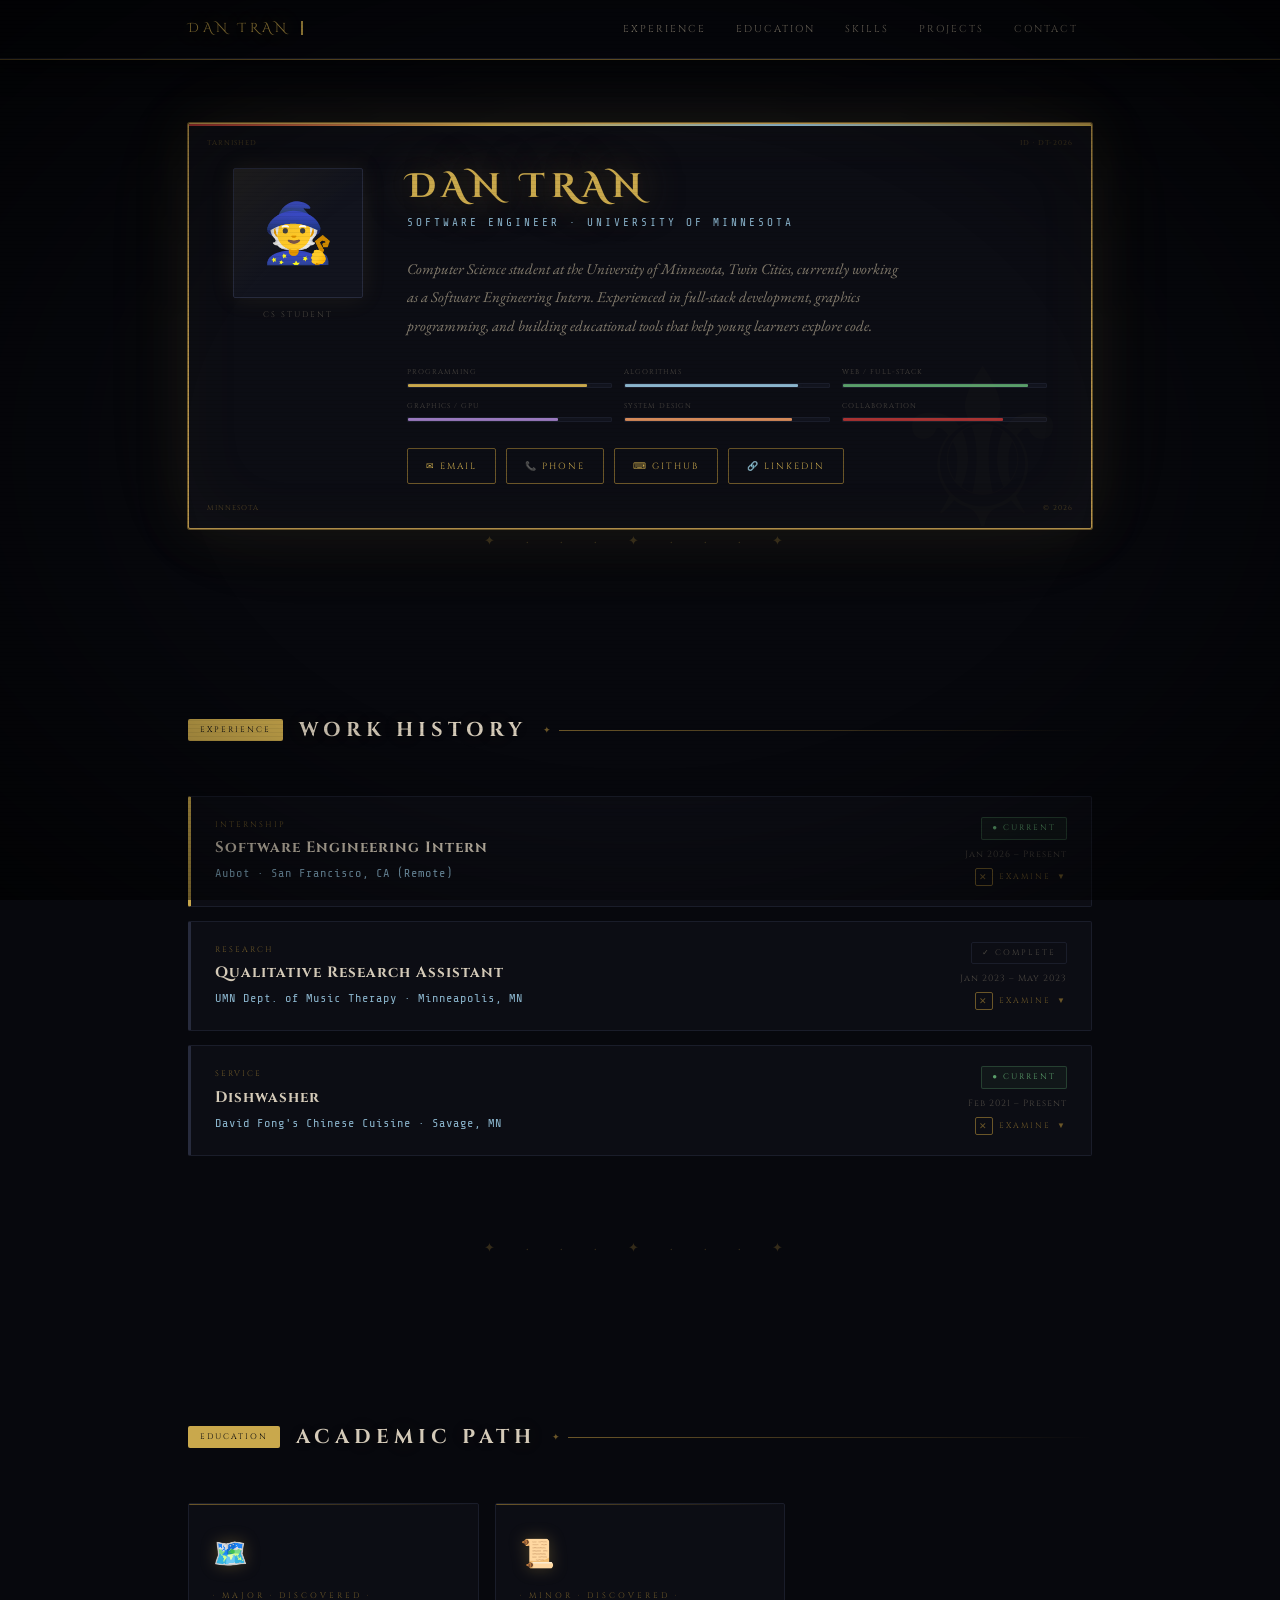
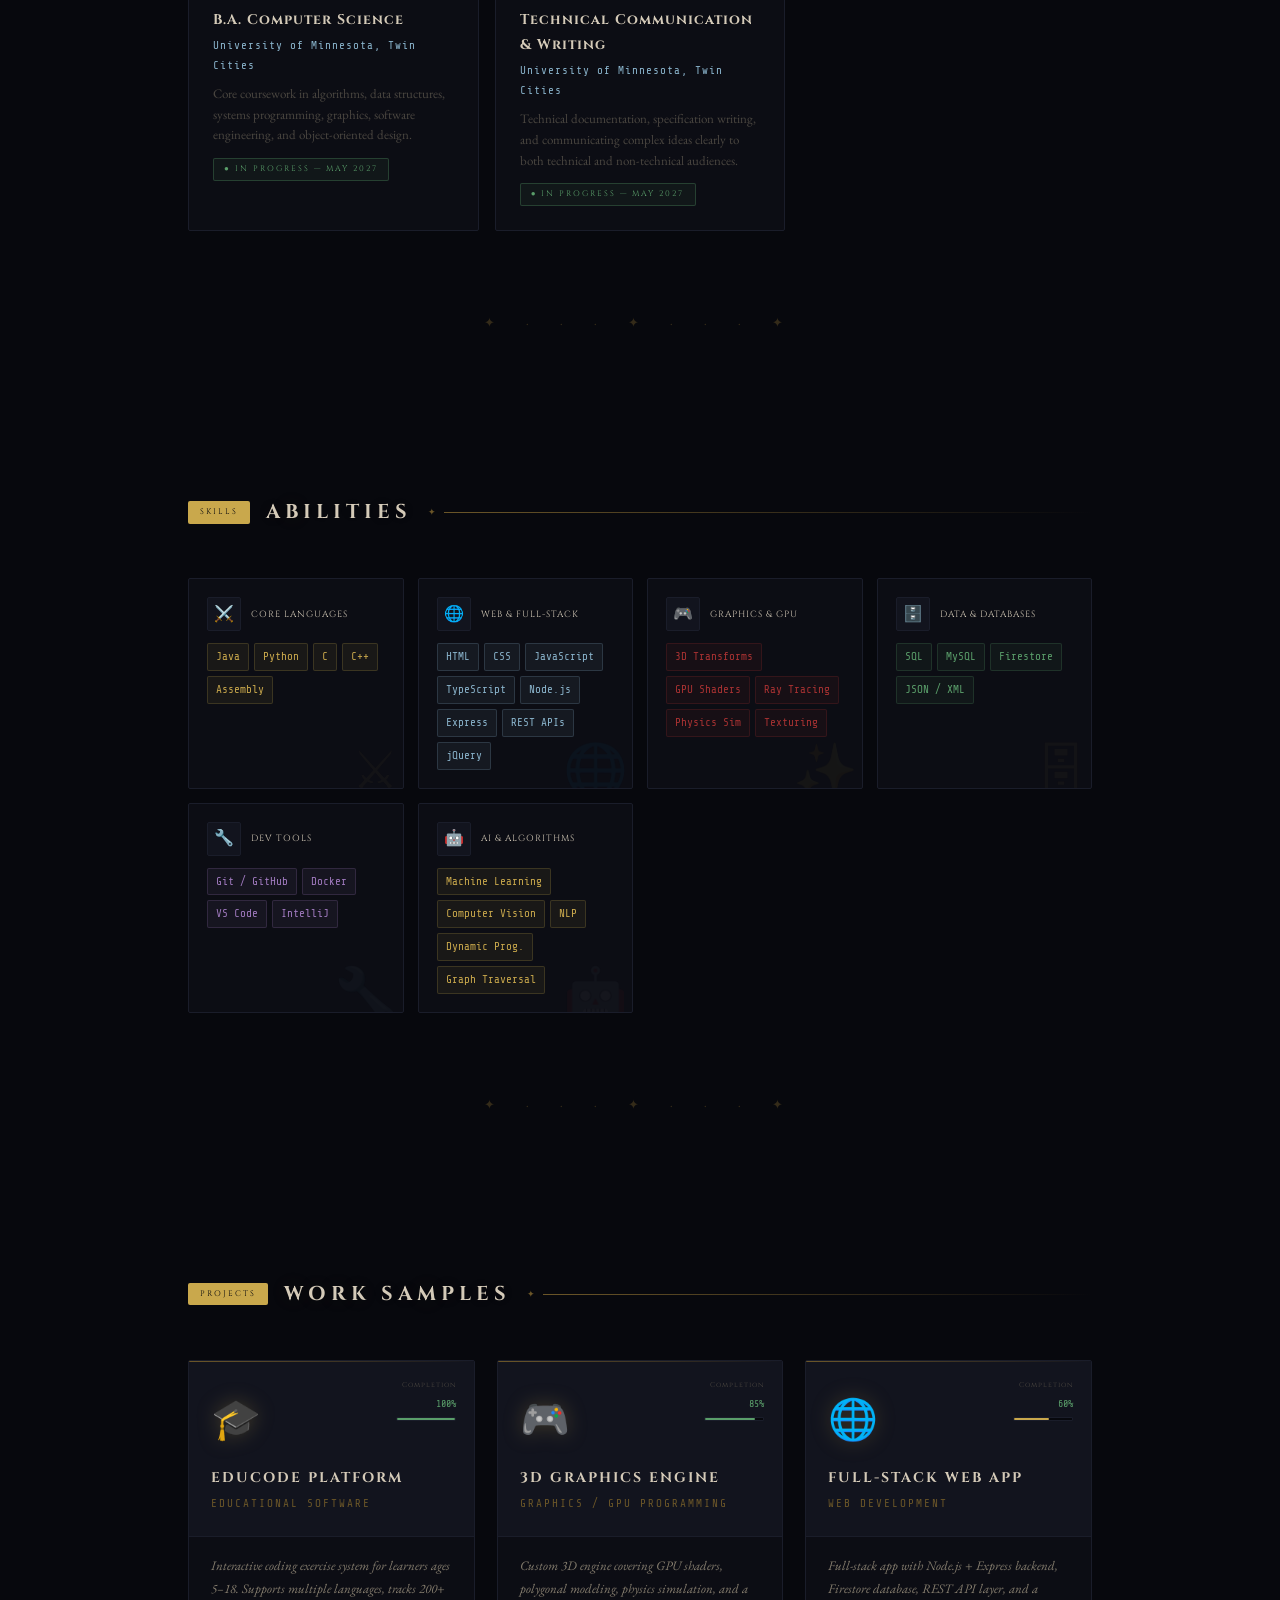
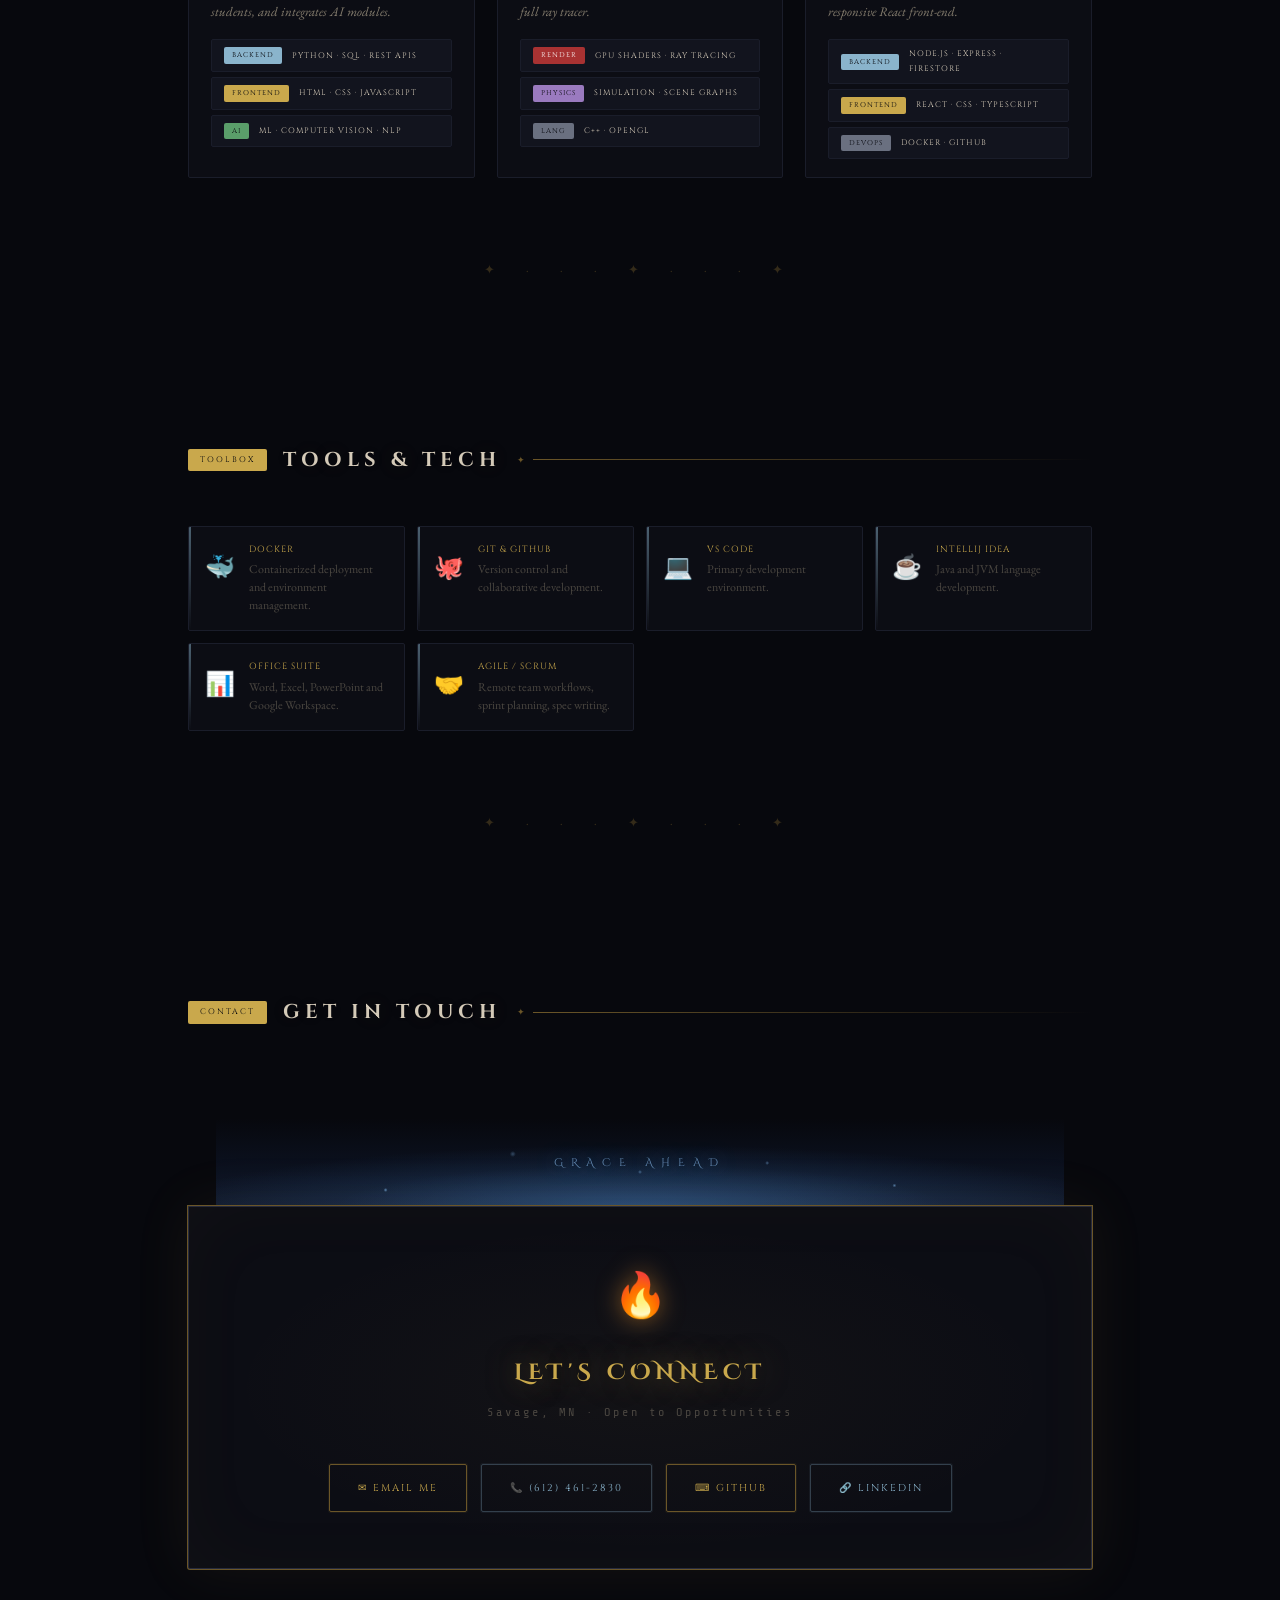
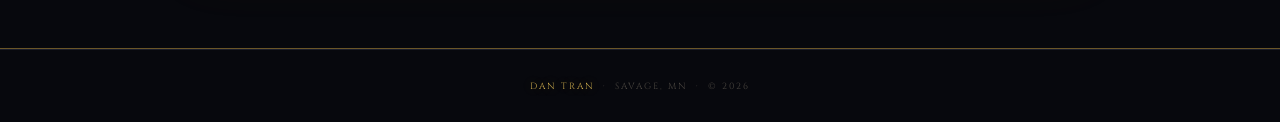
==== index.html @ dfc99468 "Add files via upload" ====
<!DOCTYPE html>
<html lang="en">

<head>
  <meta charset="UTF-8" />
  <meta name="viewport" content="width=device-width, initial-scale=1.0" />
  <title>Dan Tran — Software Engineer</title>

  <link rel="preconnect" href="https://fonts.googleapis.com" />
  <link rel="preconnect" href="https://fonts.gstatic.com" crossorigin />
  <link href="https://fonts.googleapis.com/css2?family=Cinzel+Decorative:wght@400;700&family=Cinzel:wght@400;600;700&family=EB+Garamond:ital,wght@0,400;0,500;1,400&family=Share+Tech+Mono&display=swap" rel="stylesheet" />
  <link rel="stylesheet" href="style.css" />
</head>

<body>

  <!-- ── NAVIGATION ──────────────────────────────────────────── -->
  <nav class="nav">
    <div class="nav-row">

      <a href="#" class="nav-name">
        Dan Tran
        <span class="cursor"></span>
      </a>

      <div class="nav-links">
        <a href="#experience" class="nav-link">Experience</a>
        <a href="#education"  class="nav-link">Education</a>
        <a href="#skills"     class="nav-link">Skills</a>
        <a href="#projects"   class="nav-link">Projects</a>
        <a href="#contact"    class="nav-link">Contact</a>
      </div>

    </div>
  </nav>


  <!-- ── HERO ─────────────────────────────────────────────────── -->
  <header class="hero">
    <div class="container">
      <div class="hero-card">

        <!-- Engraved corner labels — like rune text on armor -->
        <span class="card-corner tl">Tarnished</span>
        <span class="card-corner tr">ID · DT-2026</span>
        <span class="card-corner bl">Minnesota</span>
        <span class="card-corner br">© 2026</span>

        <div class="hero-layout">

          <div class="hero-photo-col">
            <div class="hero-photo">🧙</div>
            <p class="hero-photo-caption">CS Student</p>
          </div>

          <div class="hero-info-col">

            <h1 class="hero-name">Dan Tran</h1>
            <p class="hero-role">Software Engineer · University of Minnesota</p>

            <p class="hero-bio">
              Computer Science student at the University of Minnesota, Twin Cities,
              currently working as a Software Engineering Intern. Experienced in
              full-stack development, graphics programming, and building educational
              tools that help young learners explore code.
            </p>

            <!-- Stat bars — each maps to a real skill area -->
            <div class="stats-grid">
              <div>
                <p class="stat-label">Programming</p>
                <div class="stat-track"><div class="stat-fill s1" style="animation-delay:0s"></div></div>
              </div>
              <div>
                <p class="stat-label">Algorithms</p>
                <div class="stat-track"><div class="stat-fill s2" style="animation-delay:0.1s"></div></div>
              </div>
              <div>
                <p class="stat-label">Web / Full-Stack</p>
                <div class="stat-track"><div class="stat-fill s3" style="animation-delay:0.2s"></div></div>
              </div>
              <div>
                <p class="stat-label">Graphics / GPU</p>
                <div class="stat-track"><div class="stat-fill s4" style="animation-delay:0.3s"></div></div>
              </div>
              <div>
                <p class="stat-label">System Design</p>
                <div class="stat-track"><div class="stat-fill s5" style="animation-delay:0.4s"></div></div>
              </div>
              <div>
                <p class="stat-label">Collaboration</p>
                <div class="stat-track"><div class="stat-fill s6" style="animation-delay:0.5s"></div></div>
              </div>
            </div>

            <div class="hero-links">
              <a href="mailto:dantran2023@gmail.com" class="hero-link-btn">✉ Email</a>
              <a href="tel:6124612830"                class="hero-link-btn">📞 Phone</a>
              <a href="https://github.com"   target="_blank" class="hero-link-btn">⌨ GitHub</a>
              <a href="https://linkedin.com" target="_blank" class="hero-link-btn">🔗 LinkedIn</a>
            </div>

          </div>
        </div>
      </div>
    </div>
  </header>


  <main>

    <div class="container"><div class="rune-divider">✦ · · · ✦ · · · ✦</div></div>


    <!-- ── EXPERIENCE — EXPANDABLE CARDS ─────────────────────────
         Each card shows: type · title · company · date · badge.
         Click the card (or the [X] Examine hint) to expand
         a details panel that slides open — like pressing X to
         read an item description in Elden Ring.
         JS at the bottom handles the open/close toggle.
         ──────────────────────────────────────────────────────── -->
    <section id="experience" class="section">
      <div class="container">

        <div class="section-header fade-in">
          <span class="section-label">Experience</span>
          <h2 class="section-title">Work History</h2>
          <div class="section-rule"></div>
        </div>

        <div class="exp-list">

          <!-- CARD 1: Internship — gold left stripe (main quest) -->
          <div class="exp-card fade-in" id="exp-1">

            <!-- Summary row — always visible, click to expand -->
            <div class="exp-summary" onclick="toggleExp('exp-1')" role="button" aria-expanded="false">
              <!-- role="button" + aria-expanded tell screen readers this is interactive -->

              <div class="exp-summary-left">
                <p class="exp-type">Internship</p>
                <h3 class="exp-title">Software Engineering Intern</h3>
                <p class="exp-company">Aubot · San Francisco, CA (Remote)</p>
              </div>

              <div class="exp-summary-right">
                <span class="exp-badge current">● Current</span>
                <p class="exp-dates">Jan 2026 – Present</p>
                <!-- Elden Ring "examine item" prompt -->
                <div class="exp-examine-hint">
                  <span class="hint-key">✕</span>
                  Examine
                  <span class="hint-arrow">▼</span>
                </div>
              </div>
            </div>

            <!-- Details panel — hidden until card is clicked -->
            <div class="exp-details-panel" id="exp-1-panel">
              <div class="exp-details-inner">

                <!-- Short italic lore line — gives personality without losing clarity -->
                <p class="exp-lore">
                  "A remote forge where young adventurers learn the ancient arts of code."
                </p>

                <ul class="exp-bullet-list">
                  <li>Designed and tested coding exercises in Python, Java, C, JavaScript, SQL, and Assembly for an interactive platform serving 200+ learners ages 5–18.</li>
                  <li>Built AI-themed challenges covering machine learning, computer vision, and NLP with real-world applications.</li>
                  <li>Collaborated remotely to write feature specs, monitor student progress, and ship projects end-to-end.</li>
                  <li>Applied graph traversal, dynamic programming, and sorting algorithms in real educational exercises.</li>
                </ul>

                <div class="exp-tags">
                  <span class="exp-tag">Python</span>
                  <span class="exp-tag">Java</span>
                  <span class="exp-tag">JavaScript</span>
                  <span class="exp-tag">SQL</span>
                  <span class="exp-tag">Machine Learning</span>
                  <span class="exp-tag">Agile</span>
                </div>

              </div>
            </div>

          </div><!-- end exp-card 1 -->


          <!-- CARD 2: Research — past, gray left stripe -->
          <div class="exp-card past fade-in" id="exp-2">

            <div class="exp-summary" onclick="toggleExp('exp-2')" role="button" aria-expanded="false">
              <div class="exp-summary-left">
                <p class="exp-type">Research</p>
                <h3 class="exp-title">Qualitative Research Assistant</h3>
                <p class="exp-company">UMN Dept. of Music Therapy · Minneapolis, MN</p>
              </div>
              <div class="exp-summary-right">
                <span class="exp-badge complete">✓ Complete</span>
                <p class="exp-dates">Jan 2023 – May 2023</p>
                <div class="exp-examine-hint">
                  <span class="hint-key">✕</span>
                  Examine
                  <span class="hint-arrow">▼</span>
                </div>
              </div>
            </div>

            <div class="exp-details-panel" id="exp-2-panel">
              <div class="exp-details-inner">

                <p class="exp-lore">
                  "A quieter quest — mapping the uncharted territories of human experience."
                </p>

                <ul class="exp-bullet-list">
                  <li>Investigated experiences of individuals transitioning into music therapy, under Dr. Silverman, Director of Music Therapy.</li>
                  <li>Assisted with data collection, literature review, and thematic analysis.</li>
                  <li>Developed qualitative inquiry methodology and research documentation skills.</li>
                </ul>

                <div class="exp-tags">
                  <span class="exp-tag">Research</span>
                  <span class="exp-tag">Data Analysis</span>
                  <span class="exp-tag">Documentation</span>
                  <span class="exp-tag">Thematic Analysis</span>
                </div>

              </div>
            </div>

          </div><!-- end exp-card 2 -->


          <!-- CARD 3: Kitchen work — past, gray -->
          <div class="exp-card past fade-in" id="exp-3">

            <div class="exp-summary" onclick="toggleExp('exp-3')" role="button" aria-expanded="false">
              <div class="exp-summary-left">
                <p class="exp-type">Service</p>
                <h3 class="exp-title">Dishwasher</h3>
                <p class="exp-company">David Fong's Chinese Cuisine · Savage, MN</p>
              </div>
              <div class="exp-summary-right">
                <span class="exp-badge current">● Current</span>
                <p class="exp-dates">Feb 2021 – Present</p>
                <div class="exp-examine-hint">
                  <span class="hint-key">✕</span>
                  Examine
                  <span class="hint-arrow">▼</span>
                </div>
              </div>
            </div>

            <div class="exp-details-panel" id="exp-3-panel">
              <div class="exp-details-inner">

                <p class="exp-lore">
                  "Where endurance, efficiency, and calm under fire were forged."
                </p>

                <ul class="exp-bullet-list">
                  <li>Processed 500+ dishes per shift with consistent efficiency, regularly exceeding performance expectations.</li>
                  <li>Adapted quickly to high-pressure situations and surges in workload during peak service hours.</li>
                  <li>Demonstrated reliability and work ethic over four years of continuous employment.</li>
                </ul>

                <div class="exp-tags">
                  <span class="exp-tag">Reliability</span>
                  <span class="exp-tag">Efficiency</span>
                  <span class="exp-tag">Teamwork</span>
                </div>

              </div>
            </div>

          </div><!-- end exp-card 3 -->

        </div><!-- end .exp-list -->
      </div>
    </section>


    <div class="container"><div class="rune-divider">✦ · · · ✦ · · · ✦</div></div>


    <!-- ── EDUCATION — SPLIT MAJOR / MINOR ───────────────────────
         Major and minor as separate cards styled like
         "discovered location" entries on the Elden Ring map.
         Each has a map icon, a location-type label, and details.
         ──────────────────────────────────────────────────────── -->
    <section id="education" class="section">
      <div class="container">

        <div class="section-header fade-in">
          <span class="section-label">Education</span>
          <h2 class="section-title">Academic Path</h2>
          <div class="section-rule"></div>
        </div>

        <div class="edu-grid">

          <!-- CARD 1: CS Major -->
          <div class="edu-card fade-in">
            <span class="edu-marker">🗺️</span>
            <!-- Map icon — like a location discovered on the Elden Ring world map -->
            <p class="edu-location-type">· Major · Discovered ·</p>
            <h3 class="edu-title">B.A. Computer Science</h3>
            <p class="edu-institution">University of Minnesota, Twin Cities</p>
            <p class="edu-desc">
              Core coursework in algorithms, data structures, systems programming,
              graphics, software engineering, and object-oriented design.
            </p>
            <span class="edu-status">● In Progress — May 2027</span>
          </div>

          <!-- CARD 2: Tech Writing Minor -->
          <div class="edu-card fade-in">
            <span class="edu-marker">📜</span>
            <p class="edu-location-type">· Minor · Discovered ·</p>
            <h3 class="edu-title">Technical Communication & Writing</h3>
            <p class="edu-institution">University of Minnesota, Twin Cities</p>
            <p class="edu-desc">
              Technical documentation, specification writing, and communicating
              complex ideas clearly to both technical and non-technical audiences.
            </p>
            <span class="edu-status">● In Progress — May 2027</span>
          </div>

        </div>
      </div>
    </section>


    <div class="container"><div class="rune-divider">✦ · · · ✦ · · · ✦</div></div>


    <!-- ── SKILLS ──────────────────────────────────────────────── -->
    <section id="skills" class="section">
      <div class="container">

        <div class="section-header fade-in">
          <span class="section-label">Skills</span>
          <h2 class="section-title">Abilities</h2>
          <div class="section-rule"></div>
        </div>

        <div class="skills-grid">

          <!-- data-rune = faint watermark symbol behind card content (CSS .skill-card::after) -->

          <div class="skill-card fade-in" data-rune="⚔">
            <div class="skill-card-header">
              <div class="skill-icon">⚔️</div>
              <p class="skill-category">Core Languages</p>
            </div>
            <div class="skill-tags">
              <span class="skill-tag gold">Java</span>
              <span class="skill-tag gold">Python</span>
              <span class="skill-tag gold">C</span>
              <span class="skill-tag gold">C++</span>
              <span class="skill-tag gold">Assembly</span>
            </div>
          </div>

          <div class="skill-card fade-in" data-rune="🌐">
            <div class="skill-card-header">
              <div class="skill-icon">🌐</div>
              <p class="skill-category">Web & Full-Stack</p>
            </div>
            <div class="skill-tags">
              <span class="skill-tag blue">HTML</span>
              <span class="skill-tag blue">CSS</span>
              <span class="skill-tag blue">JavaScript</span>
              <span class="skill-tag blue">TypeScript</span>
              <span class="skill-tag blue">Node.js</span>
              <span class="skill-tag blue">Express</span>
              <span class="skill-tag blue">REST APIs</span>
              <span class="skill-tag blue">jQuery</span>
            </div>
          </div>

          <div class="skill-card fade-in" data-rune="✨">
            <div class="skill-card-header">
              <div class="skill-icon">🎮</div>
              <p class="skill-category">Graphics & GPU</p>
            </div>
            <div class="skill-tags">
              <span class="skill-tag red">3D Transforms</span>
              <span class="skill-tag red">GPU Shaders</span>
              <span class="skill-tag red">Ray Tracing</span>
              <span class="skill-tag red">Physics Sim</span>
              <span class="skill-tag red">Texturing</span>
            </div>
          </div>

          <div class="skill-card fade-in" data-rune="🗄">
            <div class="skill-card-header">
              <div class="skill-icon">🗄️</div>
              <p class="skill-category">Data & Databases</p>
            </div>
            <div class="skill-tags">
              <span class="skill-tag green">SQL</span>
              <span class="skill-tag green">MySQL</span>
              <span class="skill-tag green">Firestore</span>
              <span class="skill-tag green">JSON / XML</span>
            </div>
          </div>

          <div class="skill-card fade-in" data-rune="🔧">
            <div class="skill-card-header">
              <div class="skill-icon">🔧</div>
              <p class="skill-category">Dev Tools</p>
            </div>
            <div class="skill-tags">
              <span class="skill-tag purple">Git / GitHub</span>
              <span class="skill-tag purple">Docker</span>
              <span class="skill-tag purple">VS Code</span>
              <span class="skill-tag purple">IntelliJ</span>
            </div>
          </div>

          <div class="skill-card fade-in" data-rune="🤖">
            <div class="skill-card-header">
              <div class="skill-icon">🤖</div>
              <p class="skill-category">AI & Algorithms</p>
            </div>
            <div class="skill-tags">
              <span class="skill-tag gold">Machine Learning</span>
              <span class="skill-tag gold">Computer Vision</span>
              <span class="skill-tag gold">NLP</span>
              <span class="skill-tag gold">Dynamic Prog.</span>
              <span class="skill-tag gold">Graph Traversal</span>
            </div>
          </div>

        </div>
      </div>
    </section>


    <div class="container"><div class="rune-divider">✦ · · · ✦ · · · ✦</div></div>


    <!-- ── PROJECTS ────────────────────────────────────────────── -->
    <section id="projects" class="section">
      <div class="container">

        <div class="section-header fade-in">
          <span class="section-label">Projects</span>
          <h2 class="section-title">Work Samples</h2>
          <div class="section-rule"></div>
        </div>

        <div class="projects-grid">

          <div class="project-card fade-in">
            <div class="project-header">
              <span class="project-icon">🎓</span>
              <h3 class="project-name">EduCode Platform</h3>
              <p class="project-type">Educational Software</p>
              <div class="project-status">
                <p class="project-status-label">Completion</p>
                <p class="project-status-value">100%</p>
                <div class="project-bar-track"><div class="project-bar-fill full"></div></div>
              </div>
            </div>
            <div class="project-body">
              <p class="project-desc">
                Interactive coding exercise system for learners ages 5–18. Supports
                multiple languages, tracks 200+ students, and integrates AI modules.
              </p>
              <div class="tech-list">
                <div class="tech-row"><span class="tech-badge blue">Backend</span> Python · SQL · REST APIs</div>
                <div class="tech-row"><span class="tech-badge gold">Frontend</span> HTML · CSS · JavaScript</div>
                <div class="tech-row"><span class="tech-badge green">AI</span> ML · Computer Vision · NLP</div>
              </div>
            </div>
          </div>

          <div class="project-card fade-in">
            <div class="project-header">
              <span class="project-icon">🎮</span>
              <h3 class="project-name">3D Graphics Engine</h3>
              <p class="project-type">Graphics / GPU Programming</p>
              <div class="project-status">
                <p class="project-status-label">Completion</p>
                <p class="project-status-value">85%</p>
                <div class="project-bar-track"><div class="project-bar-fill high"></div></div>
              </div>
            </div>
            <div class="project-body">
              <p class="project-desc">
                Custom 3D engine covering GPU shaders, polygonal modeling,
                physics simulation, and a full ray tracer.
              </p>
              <div class="tech-list">
                <div class="tech-row"><span class="tech-badge red">Render</span> GPU Shaders · Ray Tracing</div>
                <div class="tech-row"><span class="tech-badge purple">Physics</span> Simulation · Scene Graphs</div>
                <div class="tech-row"><span class="tech-badge gray">Lang</span> C++ · OpenGL</div>
              </div>
            </div>
          </div>

          <div class="project-card fade-in">
            <div class="project-header">
              <span class="project-icon">🌐</span>
              <h3 class="project-name">Full-Stack Web App</h3>
              <p class="project-type">Web Development</p>
              <div class="project-status">
                <p class="project-status-label">Completion</p>
                <p class="project-status-value">60%</p>
                <div class="project-bar-track"><div class="project-bar-fill mid"></div></div>
              </div>
            </div>
            <div class="project-body">
              <p class="project-desc">
                Full-stack app with Node.js + Express backend, Firestore database,
                REST API layer, and a responsive React front-end.
              </p>
              <div class="tech-list">
                <div class="tech-row"><span class="tech-badge blue">Backend</span> Node.js · Express · Firestore</div>
                <div class="tech-row"><span class="tech-badge gold">Frontend</span> React · CSS · TypeScript</div>
                <div class="tech-row"><span class="tech-badge gray">DevOps</span> Docker · GitHub</div>
              </div>
            </div>
          </div>

        </div>
      </div>
    </section>


    <div class="container"><div class="rune-divider">✦ · · · ✦ · · · ✦</div></div>


    <!-- ── TOOLS — MAP MARKER STYLE ──────────────────────────────
         Cards styled like location discoveries on the Elden Ring
         world map — each has a grace-blue left stripe.
         ──────────────────────────────────────────────────────── -->
    <section class="section">
      <div class="container">

        <div class="section-header fade-in">
          <span class="section-label">Toolbox</span>
          <h2 class="section-title">Tools & Tech</h2>
          <div class="section-rule"></div>
        </div>

        <div class="tools-grid">

          <div class="tool-card fade-in">
            <span class="tool-icon">🐳</span>
            <div>
              <p class="tool-name">Docker</p>
              <p class="tool-desc">Containerized deployment and environment management.</p>
            </div>
          </div>

          <div class="tool-card fade-in">
            <span class="tool-icon">🐙</span>
            <div>
              <p class="tool-name">Git & GitHub</p>
              <p class="tool-desc">Version control and collaborative development.</p>
            </div>
          </div>

          <div class="tool-card fade-in">
            <span class="tool-icon">💻</span>
            <div>
              <p class="tool-name">VS Code</p>
              <p class="tool-desc">Primary development environment.</p>
            </div>
          </div>

          <div class="tool-card fade-in">
            <span class="tool-icon">☕</span>
            <div>
              <p class="tool-name">IntelliJ IDEA</p>
              <p class="tool-desc">Java and JVM language development.</p>
            </div>
          </div>

          <div class="tool-card fade-in">
            <span class="tool-icon">📊</span>
            <div>
              <p class="tool-name">Office Suite</p>
              <p class="tool-desc">Word, Excel, PowerPoint and Google Workspace.</p>
            </div>
          </div>

          <div class="tool-card fade-in">
            <span class="tool-icon">🤝</span>
            <div>
              <p class="tool-name">Agile / Scrum</p>
              <p class="tool-desc">Remote team workflows, sprint planning, spec writing.</p>
            </div>
          </div>

        </div>
      </div>
    </section>


    <div class="container"><div class="rune-divider">✦ · · · ✦ · · · ✦</div></div>


    <!-- ── CONTACT — FOG GATE + BONFIRE ──────────────────────────
         The fog-gate visual sits above the contact card.
         "GRACE AHEAD" echoes the famous Elden Ring message system
         where players leave notes for each other in the world.
         The bonfire below it is a warm, professional contact section.
         ──────────────────────────────────────────────────────── -->
    <section id="contact" class="section">
      <div class="container">

        <div class="section-header fade-in">
          <span class="section-label">Contact</span>
          <h2 class="section-title">Get in Touch</h2>
          <div class="section-rule"></div>
        </div>

        <!-- Fog Gate — the animated blue mist wall before a boss room -->
        <div class="fog-gate fade-in">
          <div class="fog-wall">
            <!-- "GRACE AHEAD" — a classic Elden Ring player message -->
            <p class="fog-text">Grace Ahead</p>
          </div>
        </div>

        <!-- Contact card below the fog gate -->
        <div class="contact-card fade-in">

          <span class="contact-fire">🔥</span>

          <h2 class="contact-heading">Let's Connect</h2>
          <p class="contact-subheading">Savage, MN · Open to Opportunities</p>

          <div class="contact-links">
            <a href="mailto:dantran2023@gmail.com" class="contact-btn">✉ Email Me</a>
            <a href="tel:6124612830"                class="contact-btn grace">📞 (612) 461-2830</a>
            <a href="https://github.com"   target="_blank" class="contact-btn">⌨ GitHub</a>
            <a href="https://linkedin.com" target="_blank" class="contact-btn grace">🔗 LinkedIn</a>
          </div>

        </div>

      </div>
    </section>

  </main>


  <!-- ── FOOTER ─────────────────────────────────────────────────── -->
  <footer class="footer">
    <strong>Dan Tran</strong> &nbsp;·&nbsp; Savage, MN &nbsp;·&nbsp; © 2026
  </footer>


  <!-- ── JAVASCRIPT ─────────────────────────────────────────────── -->
  <script>

    // ── SCROLL REVEAL ──────────────────────────────────────────
    const observer = new IntersectionObserver(function(entries) {
      entries.forEach(function(entry) {
        if (entry.isIntersecting) {
          entry.target.classList.add('visible');
          observer.unobserve(entry.target);
        }
      });
    }, { threshold: 0.1 });

    document.querySelectorAll('.fade-in').forEach(function(el) {
      observer.observe(el);
    });


    // ── STAT BAR ANIMATION RESET ──────────────────────────────
    const heroCard = document.querySelector('.hero-card');
    if (heroCard) {
      const barObserver = new IntersectionObserver(function(entries) {
        entries.forEach(function(entry) {
          if (entry.isIntersecting) {
            entry.target.querySelectorAll('.stat-fill').forEach(function(bar) {
              bar.style.animation = 'none';
              void bar.offsetWidth; // Force browser reflow to restart animation
              bar.style.animation = '';
            });
            barObserver.unobserve(entry.target);
          }
        });
      }, { threshold: 0.25 });
      barObserver.observe(heroCard);
    }


    // ── EXPERIENCE CARD EXPAND / COLLAPSE ─────────────────────
    // toggleExp(id) is called by onclick on each .exp-summary row.
    // It adds or removes the .open class on the card.
    // CSS transitions max-height from 0 to 600px when .open is present,
    // creating the smooth slide-open animation.

    function toggleExp(cardId) {
      var card = document.getElementById(cardId);
      if (!card) return;

      var isOpen = card.classList.contains('open');

      // Close ALL cards first — only one open at a time (like Elden Ring's item menu)
      document.querySelectorAll('.exp-card').forEach(function(c) {
        c.classList.remove('open');
        // Update aria-expanded for accessibility
        var summary = c.querySelector('.exp-summary');
        if (summary) summary.setAttribute('aria-expanded', 'false');
      });

      // If the clicked card was NOT already open, open it
      if (!isOpen) {
        card.classList.add('open');
        var summary = card.querySelector('.exp-summary');
        if (summary) summary.setAttribute('aria-expanded', 'true');
      }
      // If it WAS already open, clicking again just closes it (we already removed .open above)
    }

  </script>

</body>
</html>
---- style.css ----
/* ============================================================
   style.css — Dan Tran Portfolio
   Theme: Elden Ring — tarnished gold, Grace light, boss fog,
   carved runes, aged parchment. Professional layout.
   ============================================================
   SECTIONS:
   1.  Variables
   2.  Font Import
   3.  Reset
   4.  Base
   5.  Background (scanlines + vignette)
   6.  Layout (.container, .section, .rune-divider)
   7.  Navigation
   8.  Section Headers
   9.  Scroll Reveal
   10. Hero Card
   11. Experience — expandable cards (Elden Ring "examine" UI)
   12. Education — split major / minor cards
   13. Skills Grid
   14. Project Cards
   15. Tools — map-marker style
   16. Contact — fog gate + bonfire
   17. Footer
   18. Mobile
   ============================================================ */


/* ── 1. VARIABLES ─────────────────────────────────────────── */
:root {
  --bg-page:   #07080d;
  --bg-card:   #0c0d14;
  --bg-raised: #12141e;
  --bg-fog:    rgba(7, 8, 13, 0.92); /* Used for fog-gate overlays */

  --border-faint: #1a1d2a;
  --border-mid:   #272b3d;
  --border-gold:  #b8954e;
  --border-grace: #3a4a60;

  --gold:       #c9a84c;
  --gold-light: #e8cb7a;
  --gold-dim:   #6b5628;
  --gold-glow:  rgba(201, 168, 76, 0.18);

  --grace:       #8ab4cc; /* Site of Grace — blue-silver */
  --grace-light: #b0d4e8;
  --grace-glow:  rgba(138, 180, 204, 0.15);

  --blood:    #a83232; /* Bleed / Scarlet Rot */
  --fog:      #1a2535; /* Fog gate blue-grey */

  --text-main:  #d4cab8;
  --text-dim:   #857d6e;
  --text-faint: #4a4640;

  --green: #5a9e6a;
  --amber: #c9a84c;

  --font-heading: 'Cinzel Decorative', 'Cinzel', serif;
  --font-sub:     'Cinzel', serif;
  --font-body:    'EB Garamond', serif;
  --font-mono:    'Share Tech Mono', monospace;

  --radius: 2px;
}


/* ── 2. FONT IMPORT ───────────────────────────────────────── */
@import url('https://fonts.googleapis.com/css2?family=Cinzel+Decorative:wght@400;700&family=Cinzel:wght@400;600;700&family=EB+Garamond:ital,wght@0,400;0,500;1,400&family=Share+Tech+Mono&display=swap');


/* ── 3. RESET ─────────────────────────────────────────────── */
*, *::before, *::after {
  box-sizing: border-box;
  margin: 0;
  padding: 0;
}


/* ── 4. BASE ──────────────────────────────────────────────── */
body {
  background-color: var(--bg-page);
  color: var(--text-main);
  font-family: var(--font-body);
  font-size: 17px;
  line-height: 1.8;
  min-height: 100vh;
  overflow-x: hidden;
  position: relative;
}

a { color: var(--gold); text-decoration: none; transition: color 0.2s; }
a:hover { color: var(--gold-light); }
ul { list-style: none; }


/* ── 5. BACKGROUND ────────────────────────────────────────── */

/* Vignette — dark edges like a torch-lit room */
body::after {
  content: '';
  position: fixed;
  inset: 0;
  background: radial-gradient(ellipse at center, transparent 50%, rgba(0,0,0,0.65) 100%);
  pointer-events: none;
  z-index: 9998;
}

/* Scanline grain */
body::before {
  content: '';
  position: fixed;
  inset: 0;
  background: repeating-linear-gradient(
    0deg,
    transparent 0px, transparent 3px,
    rgba(0,0,0,0.06) 3px, rgba(0,0,0,0.06) 4px
  );
  pointer-events: none;
  z-index: 9999;
}


/* ── 6. LAYOUT ────────────────────────────────────────────── */
.container {
  max-width: 960px;
  margin: 0 auto;
  padding: 0 28px;
  position: relative;
  z-index: 1;
}

.section { padding: 80px 0; }

/* Ornamental rune divider between sections */
.rune-divider {
  text-align: center;
  color: var(--gold-dim);
  font-size: 13px;
  letter-spacing: 14px;
  padding: 0 0 80px;
  opacity: 0.45;
  user-select: none; /* Can't accidentally select/copy this decorative text */
}


/* ── 7. NAVIGATION ────────────────────────────────────────── */
.nav {
  position: sticky;
  top: 0;
  z-index: 100;
  background-color: rgba(7, 8, 13, 0.96);
  backdrop-filter: blur(14px);
  border-bottom: 1px solid var(--border-faint);
  box-shadow: 0 1px 0 var(--gold-dim), 0 2px 30px rgba(0,0,0,0.7);
}

.nav-row {
  display: flex;
  align-items: center;
  justify-content: space-between;
  max-width: 960px;
  margin: 0 auto;
  padding: 0 28px;
  height: 58px;
}

.nav-name {
  font-family: var(--font-heading);
  font-size: 13px;
  color: var(--gold);
  letter-spacing: 4px;
  text-transform: uppercase;
  text-shadow: 0 0 20px rgba(201,168,76,0.45);
}

.nav-name .cursor {
  display: inline-block;
  width: 2px; height: 14px;
  background-color: var(--gold);
  margin-left: 4px;
  vertical-align: middle;
  animation: blink 1.1s step-end infinite;
}
@keyframes blink { 0%,100%{opacity:1} 50%{opacity:0} }

.nav-links { display: flex; gap: 2px; }

.nav-link {
  font-family: var(--font-sub);
  font-size: 10px;
  letter-spacing: 2px;
  text-transform: uppercase;
  color: var(--text-dim);
  padding: 8px 14px;
  border-radius: var(--radius);
  transition: all 0.2s;
}
.nav-link:hover {
  color: var(--gold);
  background-color: rgba(201,168,76,0.06);
  text-shadow: 0 0 12px rgba(201,168,76,0.3);
}


/* ── 8. SECTION HEADERS ───────────────────────────────────── */
.section-header {
  display: flex;
  align-items: center;
  gap: 16px;
  margin-bottom: 48px;
}

.section-label {
  font-family: var(--font-sub);
  font-size: 8px;
  letter-spacing: 2px;
  text-transform: uppercase;
  color: var(--bg-page);
  background-color: var(--gold);
  padding: 4px 12px;
  border-radius: var(--radius);
  white-space: nowrap;
}

.section-title {
  font-family: var(--font-sub);
  font-size: 20px;
  letter-spacing: 5px;
  text-transform: uppercase;
  color: var(--text-main);
  white-space: nowrap;
  text-shadow: 0 0 30px rgba(201,168,76,0.12);
}

/* Rule with ✦ ornament */
.section-rule {
  flex: 1;
  display: flex;
  align-items: center;
  gap: 8px;
  color: var(--gold-dim);
}
.section-rule::before { content: '✦'; font-size: 9px; flex-shrink: 0; }
.section-rule::after  { content: ''; flex: 1; height: 1px; background: linear-gradient(90deg, var(--gold-dim), transparent); }


/* ── 9. SCROLL REVEAL ─────────────────────────────────────── */
.fade-in { opacity: 0; transform: translateY(18px); transition: opacity 0.55s ease, transform 0.55s ease; }
.fade-in.visible { opacity: 1; transform: translateY(0); }


/* ── 10. HERO CARD ────────────────────────────────────────── */
.hero { padding: 64px 0 0; }

.hero-card {
  background-color: var(--bg-card);
  border: 1px solid var(--border-gold);
  border-radius: var(--radius);
  padding: 44px;
  position: relative;
  overflow: hidden;
  box-shadow:
    0 0 0 1px var(--gold-dim),
    0 0 60px rgba(201,168,76,0.1),
    0 0 120px rgba(201,168,76,0.04),
    inset 0 0 80px rgba(201,168,76,0.03);
}

/* Four-color gradient top stripe */
.hero-card::before {
  content: '';
  position: absolute;
  top: 0; left: 0; right: 0;
  height: 2px;
  background: linear-gradient(90deg, var(--blood), var(--gold), var(--grace), var(--gold));
}

/* Great Rune watermark — the iconic Elden Ring symbol */
.hero-card::after {
  content: '⚜';
  position: absolute;
  bottom: -30px; right: 10px;
  font-size: 220px;
  color: var(--gold);
  opacity: 0.016;
  pointer-events: none;
  line-height: 1;
}

/* Engraved corner labels */
.card-corner {
  position: absolute;
  font-family: var(--font-sub);
  font-size: 7px;
  letter-spacing: 1px;
  text-transform: uppercase;
  color: var(--gold-dim);
  opacity: 0.7;
}
.card-corner.tl { top: 13px;    left: 18px; }
.card-corner.tr { top: 13px;    right: 18px; }
.card-corner.bl { bottom: 13px; left: 18px; }
.card-corner.br { bottom: 13px; right: 18px; }

.hero-layout { display: flex; gap: 44px; align-items: flex-start; }

.hero-photo-col { flex-shrink: 0; }

.hero-photo {
  width: 130px; height: 130px;
  background-color: var(--bg-raised);
  border: 1px solid var(--border-mid);
  border-radius: var(--radius);
  display: flex; align-items: center; justify-content: center;
  font-size: 58px;
  position: relative;
  overflow: hidden;
  box-shadow: 0 0 24px rgba(201,168,76,0.1);
}
.hero-photo::after {
  content: '';
  position: absolute; inset: 0;
  background: linear-gradient(135deg, rgba(201,168,76,0.09) 0%, transparent 55%);
}

.hero-photo-caption {
  font-family: var(--font-sub);
  font-size: 8px;
  color: var(--text-faint);
  text-align: center;
  margin-top: 10px;
  letter-spacing: 2px;
  text-transform: uppercase;
}

.hero-info-col { flex: 1; }

.hero-name {
  font-family: var(--font-heading);
  font-size: 34px;
  letter-spacing: 6px;
  text-transform: uppercase;
  color: var(--gold);
  line-height: 1.15;
  margin-bottom: 6px;
  text-shadow: 0 0 40px rgba(201,168,76,0.5), 0 0 80px rgba(201,168,76,0.15);
}

.hero-role {
  font-family: var(--font-mono);
  font-size: 11px;
  letter-spacing: 3px;
  text-transform: uppercase;
  color: var(--grace);
  margin-bottom: 22px;
}

.hero-bio {
  font-size: 15px;
  color: var(--text-dim);
  line-height: 1.9;
  font-style: italic;
  max-width: 500px;
  margin-bottom: 26px;
}

/* Stat bars */
.stats-grid {
  display: grid;
  grid-template-columns: repeat(3, 1fr);
  gap: 12px;
  margin-bottom: 26px;
}

.stat-label {
  font-family: var(--font-sub);
  font-size: 7px;
  letter-spacing: 1px;
  text-transform: uppercase;
  color: var(--text-faint);
  margin-bottom: 4px;
}

.stat-track {
  height: 5px;
  background-color: var(--bg-raised);
  border: 1px solid var(--border-faint);
  border-radius: 1px;
  overflow: hidden;
}

.stat-fill {
  height: 100%;
  width: 0;
  border-radius: 1px;
  animation: fill-bar 1.2s ease-out forwards;
}
.stat-fill.s1 { background: var(--gold);  --w: 88%; box-shadow: 0 0 6px var(--gold-glow); }
.stat-fill.s2 { background: var(--grace); --w: 85%; box-shadow: 0 0 6px var(--grace-glow); }
.stat-fill.s3 { background: var(--green); --w: 91%; }
.stat-fill.s4 { background: #9a7abf;      --w: 74%; }
.stat-fill.s5 { background: #d48a5a;      --w: 82%; }
.stat-fill.s6 { background: var(--blood); --w: 79%; }

@keyframes fill-bar { from{width:0} to{width:var(--w)} }

.hero-links { display: flex; flex-wrap: wrap; gap: 10px; }

.hero-link-btn {
  font-family: var(--font-sub);
  font-size: 9px;
  letter-spacing: 2px;
  text-transform: uppercase;
  color: var(--gold);
  border: 1px solid var(--gold-dim);
  padding: 9px 18px;
  border-radius: var(--radius);
  transition: all 0.2s;
  position: relative;
  overflow: hidden;
}
.hero-link-btn::before {
  content: '';
  position: absolute; inset: 0;
  background-color: rgba(201,168,76,0.09);
  transform: translateX(-100%);
  transition: transform 0.2s;
}
.hero-link-btn:hover::before { transform: translateX(0); }
.hero-link-btn:hover {
  color: var(--gold-light);
  border-color: var(--gold);
  box-shadow: 0 0 18px rgba(201,168,76,0.25);
  text-shadow: 0 0 10px rgba(201,168,76,0.4);
}


/* ── 11. EXPERIENCE — EXPANDABLE CARDS ───────────────────────
   Styled like the Elden Ring "examine item" interaction.
   Each card shows a summary. Clicking it reveals full details
   in a panel that slides open — like pressing X to read more.
   ─────────────────────────────────────────────────────────── */
.exp-list { display: flex; flex-direction: column; gap: 14px; }

/* The outer card */
.exp-card {
  background-color: var(--bg-card);
  border: 1px solid var(--border-faint);
  border-left: 3px solid var(--gold);
  border-radius: var(--radius);
  overflow: hidden; /* Clips the collapsible details panel */
  transition: border-color 0.2s, box-shadow 0.2s;
}
.exp-card.secondary { border-left-color: var(--grace); }
.exp-card.past      { border-left-color: var(--border-mid); }

.exp-card:hover {
  box-shadow: 0 0 28px rgba(201,168,76,0.07);
}

/* The always-visible summary row — click this to expand */
.exp-summary {
  display: flex;
  align-items: center;
  justify-content: space-between;
  padding: 20px 24px;
  cursor: pointer; /* Shows pointer cursor — makes it clear it's clickable */
  gap: 16px;
  user-select: none;
  transition: background-color 0.2s;
}
.exp-summary:hover { background-color: var(--bg-raised); }

/* Left side of the summary: type label + title + company */
.exp-summary-left { flex: 1; min-width: 0; }

.exp-type {
  font-family: var(--font-sub);
  font-size: 8px;
  letter-spacing: 2px;
  text-transform: uppercase;
  color: var(--gold-dim);
  margin-bottom: 2px;
}

.exp-title {
  font-family: var(--font-sub);
  font-size: 15px;
  letter-spacing: 1px;
  color: var(--text-main);
  margin-bottom: 2px;
}

.exp-company {
  font-family: var(--font-mono);
  font-size: 12px;
  color: var(--grace);
  letter-spacing: 1px;
}

/* Right side of the summary: status badge + date + expand hint */
.exp-summary-right {
  display: flex;
  flex-direction: column;
  align-items: flex-end;
  gap: 6px;
  flex-shrink: 0;
}

.exp-badge {
  font-family: var(--font-sub);
  font-size: 8px;
  letter-spacing: 2px;
  text-transform: uppercase;
  padding: 3px 10px;
  border-radius: var(--radius);
}
.exp-badge.current { color: var(--green);      border: 1px solid rgba(90,158,106,0.3); background: rgba(90,158,106,0.07); }
.exp-badge.complete{ color: var(--text-faint);  border: 1px solid var(--border-faint); }

.exp-dates {
  font-family: var(--font-sub);
  font-size: 9px;
  color: var(--text-faint);
  letter-spacing: 1px;
}

/* The "[ X ] Examine" hint — mimics Elden Ring's item examine prompt */
.exp-examine-hint {
  font-family: var(--font-sub);
  font-size: 8px;
  letter-spacing: 2px;
  text-transform: uppercase;
  color: var(--gold-dim);
  display: flex;
  align-items: center;
  gap: 6px;
  transition: color 0.2s;
}
.exp-examine-hint .hint-key {
  display: inline-flex;
  align-items: center;
  justify-content: center;
  width: 18px; height: 18px;
  border: 1px solid var(--gold-dim);
  border-radius: 2px;
  font-size: 9px;
  color: var(--gold-dim);
  transition: all 0.2s;
}
/* When the card is open, change the hint to "close" */
.exp-card.open .exp-examine-hint { color: var(--gold); }
.exp-card.open .hint-key {
  border-color: var(--gold);
  color: var(--gold);
  background-color: rgba(201,168,76,0.1);
}

/* Rotate the ▼ arrow when open */
.exp-examine-hint .hint-arrow {
  font-size: 8px;
  transition: transform 0.3s ease;
  color: var(--gold-dim);
}
.exp-card.open .hint-arrow { transform: rotate(180deg); color: var(--gold); }

/* The collapsible details panel */
.exp-details-panel {
  max-height: 0;       /* Hidden by default — zero height */
  overflow: hidden;
  transition: max-height 0.4s ease, padding 0.3s ease;
  /* max-height animates from 0 to a large value when .open is added */
}

/* When the card has .open class, expand the panel */
.exp-card.open .exp-details-panel {
  max-height: 600px;   /* Large enough to fit any content */
}

/* Content inside the details panel */
.exp-details-inner {
  padding: 0 24px 22px;
  border-top: 1px solid var(--border-faint);
}

/* Short lore-style intro line inside the panel */
.exp-lore {
  font-family: var(--font-body);
  font-style: italic;
  font-size: 14px;
  color: var(--text-faint);
  padding: 14px 0 12px;
  border-bottom: 1px solid var(--border-faint);
  margin-bottom: 14px;
}

.exp-bullet-list {
  font-size: 14px;
  color: var(--text-dim);
  line-height: 1.85;
  padding-left: 16px;
  margin-bottom: 14px;
}
.exp-bullet-list li { margin-bottom: 4px; position: relative; }
.exp-bullet-list li::before {
  content: '—';
  position: absolute;
  left: -16px;
  color: var(--gold-dim);
  font-size: 11px;
}

/* Tag pills */
.exp-tags { display: flex; flex-wrap: wrap; gap: 6px; }
.exp-tag {
  font-family: var(--font-sub);
  font-size: 8px;
  letter-spacing: 1px;
  text-transform: uppercase;
  color: var(--text-faint);
  border: 1px solid var(--border-faint);
  padding: 3px 10px;
  border-radius: var(--radius);
  transition: border-color 0.2s, color 0.2s;
}
.exp-tag:hover { border-color: var(--gold-dim); color: var(--gold-dim); }


/* ── 12. EDUCATION — SPLIT CARDS ─────────────────────────────
   Major and minor displayed as separate "discovered locations"
   on the map — each card looks like a place entry.
   ─────────────────────────────────────────────────────────── */
.edu-grid {
  display: grid;
  grid-template-columns: repeat(auto-fill, minmax(280px, 1fr));
  gap: 16px;
}

.edu-card {
  background-color: var(--bg-card);
  border: 1px solid var(--border-faint);
  border-radius: var(--radius);
  padding: 24px;
  position: relative;
  overflow: hidden;
  transition: all 0.2s;
}
.edu-card:hover {
  border-color: var(--gold-dim);
  box-shadow: 0 0 24px rgba(201,168,76,0.06);
  transform: translateY(-2px);
}
/* Gold top stripe */
.edu-card::before {
  content: '';
  position: absolute;
  top: 0; left: 0; right: 0;
  height: 1px;
  background: linear-gradient(90deg, var(--gold-dim), transparent);
}

/* Map marker icon */
.edu-marker {
  font-size: 28px;
  margin-bottom: 10px;
  display: block;
  filter: drop-shadow(0 0 8px rgba(201,168,76,0.3));
}

/* "Discovered" label like map locations in Elden Ring */
.edu-location-type {
  font-family: var(--font-sub);
  font-size: 8px;
  letter-spacing: 3px;
  text-transform: uppercase;
  color: var(--gold-dim);
  margin-bottom: 4px;
}

.edu-title {
  font-family: var(--font-sub);
  font-size: 14px;
  letter-spacing: 1px;
  color: var(--text-main);
  margin-bottom: 4px;
}

.edu-institution {
  font-family: var(--font-mono);
  font-size: 11px;
  color: var(--grace);
  letter-spacing: 1px;
  margin-bottom: 8px;
}

.edu-desc {
  font-size: 13px;
  color: var(--text-faint);
  line-height: 1.6;
}

.edu-status {
  display: inline-block;
  margin-top: 12px;
  font-family: var(--font-sub);
  font-size: 8px;
  letter-spacing: 2px;
  text-transform: uppercase;
  color: var(--green);
  border: 1px solid rgba(90,158,106,0.3);
  background: rgba(90,158,106,0.07);
  padding: 3px 10px;
  border-radius: var(--radius);
}


/* ── 13. SKILLS ───────────────────────────────────────────── */
.skills-grid {
  display: grid;
  grid-template-columns: repeat(auto-fill, minmax(195px, 1fr));
  gap: 14px;
}

.skill-card {
  background-color: var(--bg-card);
  border: 1px solid var(--border-faint);
  border-radius: var(--radius);
  padding: 18px;
  transition: all 0.2s;
  position: relative;
  overflow: hidden;
}
.skill-card::after {
  content: attr(data-rune);
  position: absolute;
  bottom: -8px; right: 4px;
  font-size: 52px;
  opacity: 0.04;
  pointer-events: none;
  color: var(--gold);
  line-height: 1;
}
.skill-card:hover {
  border-color: var(--gold-dim);
  transform: translateY(-2px);
  box-shadow: 0 6px 28px rgba(0,0,0,0.45), 0 0 20px rgba(201,168,76,0.05);
}

.skill-card-header {
  display: flex;
  align-items: center;
  gap: 10px;
  margin-bottom: 12px;
}

.skill-icon {
  width: 34px; height: 34px;
  background-color: var(--bg-raised);
  border: 1px solid var(--border-faint);
  border-radius: var(--radius);
  display: flex; align-items: center; justify-content: center;
  font-size: 16px;
  flex-shrink: 0;
}

.skill-category {
  font-family: var(--font-sub);
  font-size: 9px;
  letter-spacing: 1px;
  text-transform: uppercase;
  color: var(--text-main);
  line-height: 1.4;
}

.skill-tags { display: flex; flex-wrap: wrap; gap: 5px; }

.skill-tag {
  font-family: var(--font-mono);
  font-size: 11px;
  padding: 3px 8px;
  border-radius: var(--radius);
  border: 1px solid;
  transition: filter 0.15s;
}
.skill-tag:hover { filter: brightness(1.3); }

.skill-tag.gold   { color: var(--gold);  background: rgba(201,168,76,0.07);  border-color: rgba(201,168,76,0.2); }
.skill-tag.blue   { color: var(--grace); background: rgba(138,180,204,0.07); border-color: rgba(138,180,204,0.2); }
.skill-tag.green  { color: var(--green); background: rgba(90,158,106,0.07);  border-color: rgba(90,158,106,0.2); }
.skill-tag.purple { color: #a07abf;      background: rgba(160,122,191,0.07); border-color: rgba(160,122,191,0.2); }
.skill-tag.red    { color: var(--blood); background: rgba(168,50,50,0.07);   border-color: rgba(168,50,50,0.2); }


/* ── 14. PROJECT CARDS ────────────────────────────────────── */
.projects-grid {
  display: grid;
  grid-template-columns: repeat(auto-fill, minmax(285px, 1fr));
  gap: 22px;
}

.project-card {
  background-color: var(--bg-card);
  border: 1px solid var(--border-faint);
  border-radius: var(--radius);
  overflow: hidden;
  transition: all 0.2s;
}
.project-card:hover {
  border-color: var(--gold-dim);
  transform: translateY(-4px);
  box-shadow: 0 14px 40px rgba(0,0,0,0.55), 0 0 30px rgba(201,168,76,0.07);
}

.project-header {
  background-color: var(--bg-raised);
  border-bottom: 1px solid var(--border-faint);
  padding: 22px;
  position: relative;
}
.project-header::before {
  content: '';
  position: absolute;
  top: 0; left: 0; right: 0;
  height: 1px;
  background: linear-gradient(90deg, var(--gold-dim), transparent);
}

.project-icon {
  display: block;
  font-size: 40px;
  margin-bottom: 10px;
  filter: drop-shadow(0 0 10px rgba(201,168,76,0.25));
}

.project-name {
  font-family: var(--font-sub);
  font-size: 14px;
  letter-spacing: 2px;
  text-transform: uppercase;
  color: var(--text-main);
  margin-bottom: 4px;
}

.project-type {
  font-family: var(--font-mono);
  font-size: 11px;
  letter-spacing: 2px;
  text-transform: uppercase;
  color: var(--gold-dim);
}

.project-status { position: absolute; top: 18px; right: 18px; text-align: right; }
.project-status-label { font-family: var(--font-sub); font-size: 7px; color: var(--text-faint); letter-spacing: 1px; margin-bottom: 3px; }
.project-status-value { font-family: var(--font-mono); font-size: 10px; color: var(--green); }

.project-bar-track {
  width: 60px; height: 4px;
  background-color: var(--bg-page);
  border: 1px solid var(--border-faint);
  border-radius: 1px;
  overflow: hidden;
  margin-top: 4px;
  margin-left: auto;
}
.project-bar-fill { height: 100%; border-radius: 1px; background-color: var(--green); }
.project-bar-fill.full { width: 100%; }
.project-bar-fill.high { width: 85%; }
.project-bar-fill.mid  { width: 60%; background-color: var(--amber); }

.project-body { padding: 18px 22px; }

.project-desc {
  font-size: 13px;
  color: var(--text-dim);
  line-height: 1.75;
  font-style: italic;
  margin-bottom: 16px;
}

.tech-list { display: flex; flex-direction: column; gap: 5px; }

.tech-row {
  display: flex;
  align-items: center;
  gap: 10px;
  background-color: var(--bg-raised);
  border: 1px solid var(--border-faint);
  border-radius: var(--radius);
  padding: 7px 12px;
  font-family: var(--font-sub);
  font-size: 8px;
  letter-spacing: 1px;
  text-transform: uppercase;
  color: var(--text-main);
  transition: border-color 0.2s;
}
.tech-row:hover { border-color: var(--border-mid); }

.tech-badge {
  font-family: var(--font-sub);
  font-size: 7px;
  letter-spacing: 1px;
  padding: 2px 8px;
  border-radius: var(--radius);
  color: var(--bg-page);
  flex-shrink: 0;
  text-transform: uppercase;
}
.tech-badge.gold   { background: var(--gold); }
.tech-badge.blue   { background: var(--grace); }
.tech-badge.green  { background: var(--green); }
.tech-badge.purple { background: #9a7abf; }
.tech-badge.red    { background: var(--blood); color: #fff; }
.tech-badge.gray   { background: #6a7080; }


/* ── 15. TOOLS — MAP MARKER STYLE ────────────────────────────
   Cards styled like discovered locations on the Elden Ring map.
   Each has a map-pin icon, a "location type" label, and a name.
   ─────────────────────────────────────────────────────────── */
.tools-grid {
  display: grid;
  grid-template-columns: repeat(auto-fill, minmax(200px, 1fr));
  gap: 12px;
}

.tool-card {
  background-color: var(--bg-card);
  border: 1px solid var(--border-faint);
  border-radius: var(--radius);
  padding: 16px;
  display: flex;
  gap: 14px;
  align-items: flex-start;
  transition: border-color 0.2s, box-shadow 0.2s;
  position: relative;
  overflow: hidden;
}
/* Grace-blue left accent stripe — like a landmark on the map */
.tool-card::before {
  content: '';
  position: absolute;
  top: 0; bottom: 0; left: 0;
  width: 2px;
  background: linear-gradient(180deg, var(--grace), transparent);
  opacity: 0.5;
}
.tool-card:hover {
  border-color: var(--grace-glow);
  box-shadow: 0 0 16px rgba(138,180,204,0.06);
}

.tool-icon { font-size: 24px; flex-shrink: 0; padding-top: 2px; }

.tool-name {
  font-family: var(--font-sub);
  font-size: 9px;
  letter-spacing: 1px;
  text-transform: uppercase;
  color: var(--gold);
  margin-bottom: 5px;
  line-height: 1.4;
}

.tool-desc { font-size: 12px; color: var(--text-faint); line-height: 1.5; }


/* ── 16. CONTACT — FOG GATE + BONFIRE ────────────────────────
   Top half: a Fog Gate visual — the blue mist wall from boss
   entrances in Elden Ring. Bottom: warm bonfire contact section.
   ─────────────────────────────────────────────────────────── */

/* Fog Gate — the blue wall you walk through before a boss */
.fog-gate {
  text-align: center;
  padding: 40px 28px 0;
  position: relative;
  overflow: hidden;
  margin-bottom: -2px; /* Overlaps seamlessly with the card below */
}

/* The fog wall itself — layered radial gradients create depth */
.fog-wall {
  position: relative;
  height: 90px;
  display: flex;
  align-items: center;
  justify-content: center;
  overflow: hidden;
  border-radius: var(--radius) var(--radius) 0 0;
}

/* Base fog color — cold blue */
.fog-wall::before {
  content: '';
  position: absolute; inset: 0;
  background:
    radial-gradient(ellipse 80% 100% at 50% 100%, rgba(50, 100, 160, 0.45) 0%, transparent 70%),
    radial-gradient(ellipse 60% 80%  at 50% 100%, rgba(80, 140, 200, 0.25) 0%, transparent 60%),
    linear-gradient(to top, rgba(30, 60, 120, 0.3) 0%, transparent 100%);
  animation: fog-breathe 4s ease-in-out infinite alternate;
}

/* Shimmer particles drifting upward */
.fog-wall::after {
  content: '';
  position: absolute; inset: 0;
  background:
    radial-gradient(circle 1px at 20% 80%, rgba(140,200,255,0.6) 0%, transparent 2px),
    radial-gradient(circle 1px at 50% 60%, rgba(140,200,255,0.4) 0%, transparent 2px),
    radial-gradient(circle 1px at 80% 75%, rgba(140,200,255,0.5) 0%, transparent 2px),
    radial-gradient(circle 2px at 35% 40%, rgba(140,200,255,0.3) 0%, transparent 3px),
    radial-gradient(circle 1px at 65% 50%, rgba(140,200,255,0.4) 0%, transparent 2px);
  animation: fog-drift 6s ease-in-out infinite alternate;
}

@keyframes fog-breathe {
  from { opacity: 0.7; transform: scaleY(1); }
  to   { opacity: 1;   transform: scaleY(1.08); }
}
@keyframes fog-drift {
  from { transform: translateY(0)  translateX(0); opacity: 0.6; }
  to   { transform: translateY(-8px) translateX(3px); opacity: 1; }
}

/* "AHEAD" text in the fog — like the classic "YOU DIED" but for contact */
.fog-text {
  position: relative;
  z-index: 1;
  font-family: var(--font-heading);
  font-size: 11px;
  letter-spacing: 8px;
  text-transform: uppercase;
  color: rgba(140, 190, 240, 0.7);
  text-shadow: 0 0 20px rgba(100, 160, 240, 0.8), 0 0 40px rgba(80, 140, 220, 0.4);
}

/* The contact card below the fog gate */
.contact-card {
  background-color: var(--bg-card);
  border: 1px solid var(--border-mid);
  border-radius: 0 0 var(--radius) var(--radius);
  padding: 48px 40px 56px;
  text-align: center;
  position: relative;
  overflow: hidden;
  box-shadow:
    0 0 0 1px var(--gold-dim),
    0 0 60px rgba(201,168,76,0.08),
    inset 0 0 80px rgba(201,168,76,0.03);
}

.contact-card::before {
  content: '';
  position: absolute; inset: 0;
  background: radial-gradient(ellipse at center, rgba(201,168,76,0.04) 0%, transparent 65%);
  pointer-events: none;
}

.contact-fire {
  font-size: 44px;
  display: block;
  margin: 0 auto 18px;
  position: relative; z-index: 1;
  animation: flicker 2.4s ease-in-out infinite alternate;
  filter: drop-shadow(0 0 12px rgba(255,160,50,0.5));
}
@keyframes flicker {
  0%   { transform: scale(1)    rotate(-0.5deg); filter: brightness(1)    drop-shadow(0 0 10px rgba(255,160,50,0.4)); }
  50%  { transform: scale(1.03) rotate(0.5deg);  filter: brightness(1.1)  drop-shadow(0 0 18px rgba(255,160,50,0.6)); }
  100% { transform: scale(0.98) rotate(-1deg);   filter: brightness(0.95) drop-shadow(0 0 8px  rgba(255,160,50,0.3)); }
}

.contact-heading {
  font-family: var(--font-heading);
  font-size: 22px;
  letter-spacing: 5px;
  text-transform: uppercase;
  color: var(--gold);
  margin-bottom: 10px;
  position: relative; z-index: 1;
  text-shadow: 0 0 30px rgba(201,168,76,0.5);
}

.contact-subheading {
  font-family: var(--font-mono);
  font-size: 12px;
  letter-spacing: 3px;
  color: var(--text-faint);
  margin-bottom: 40px;
  position: relative; z-index: 1;
}

.contact-links {
  display: flex;
  justify-content: center;
  flex-wrap: wrap;
  gap: 14px;
  position: relative; z-index: 1;
}

.contact-btn {
  font-family: var(--font-sub);
  font-size: 10px;
  letter-spacing: 2px;
  text-transform: uppercase;
  padding: 14px 28px;
  border: 1px solid var(--gold-dim);
  color: var(--gold);
  border-radius: var(--radius);
  transition: all 0.2s;
  display: inline-flex;
  align-items: center;
  gap: 8px;
  box-shadow: 0 0 0 1px rgba(201,168,76,0.08);
}
.contact-btn:hover {
  background-color: var(--gold);
  color: var(--bg-page);
  border-color: var(--gold);
  box-shadow: 0 0 30px rgba(201,168,76,0.4), 0 0 0 1px var(--gold);
}

.contact-btn.grace { border-color: rgba(138,180,204,0.3); color: var(--grace); box-shadow: 0 0 0 1px rgba(138,180,204,0.07); }
.contact-btn.grace:hover {
  background-color: var(--grace);
  color: var(--bg-page);
  border-color: var(--grace);
  box-shadow: 0 0 30px rgba(138,180,204,0.35), 0 0 0 1px var(--grace);
}


/* ── 17. FOOTER ───────────────────────────────────────────── */
.footer {
  border-top: 1px solid var(--border-faint);
  box-shadow: 0 -1px 0 var(--gold-dim);
  padding: 28px;
  text-align: center;
  font-family: var(--font-sub);
  font-size: 9px;
  letter-spacing: 2px;
  text-transform: uppercase;
  color: var(--text-faint);
  position: relative;
  z-index: 1;
}
.footer strong { color: var(--gold); font-weight: 400; text-shadow: 0 0 12px rgba(201,168,76,0.3); }


/* ── 18. MOBILE ───────────────────────────────────────────── */
@media (max-width: 620px) {
  .hero-layout    { flex-direction: column; }
  .stats-grid     { grid-template-columns: repeat(2, 1fr); }
  .nav-links      { display: none; }
  .hero-name      { font-size: 24px; letter-spacing: 4px; }
  .projects-grid  { grid-template-columns: 1fr; }
  .contact-card   { padding: 32px 20px 44px; }
  .edu-grid       { grid-template-columns: 1fr; }
  .exp-summary    { flex-direction: column; align-items: flex-start; gap: 10px; }
  .exp-summary-right { align-items: flex-start; }
}
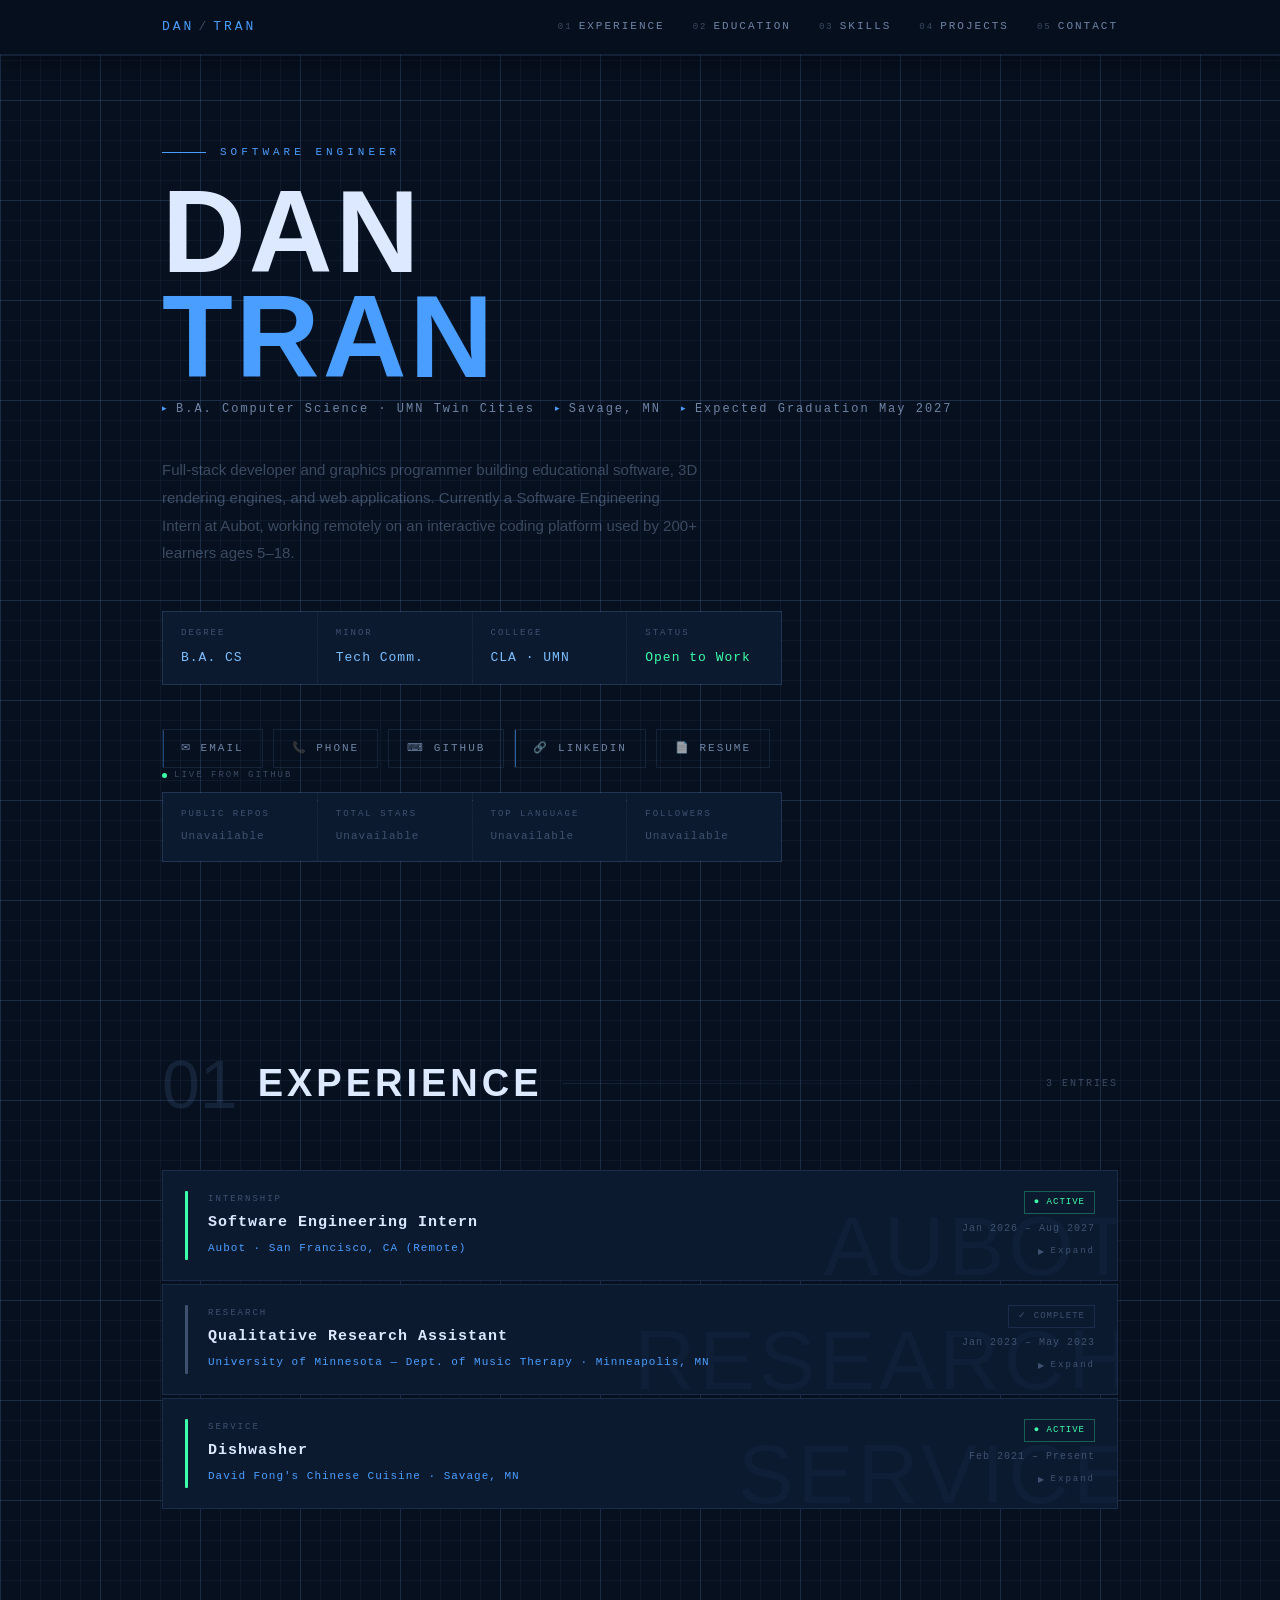
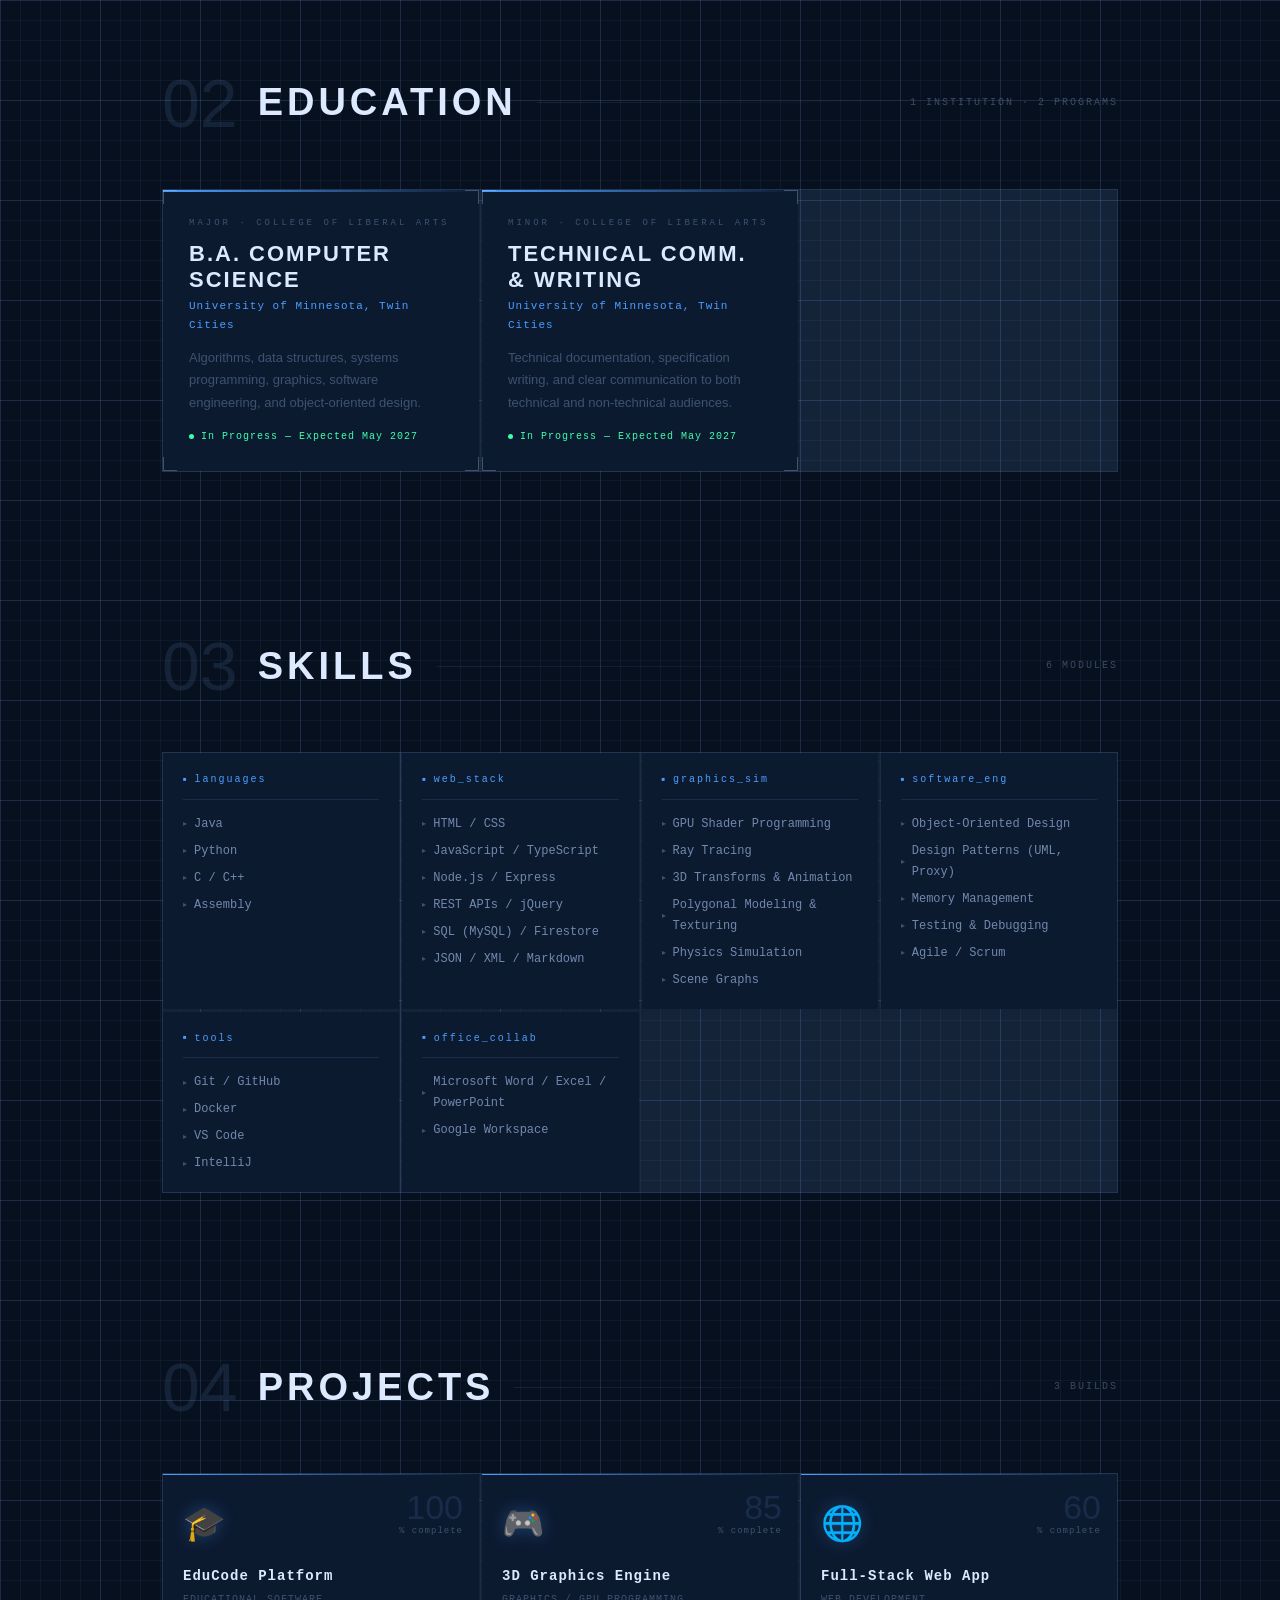
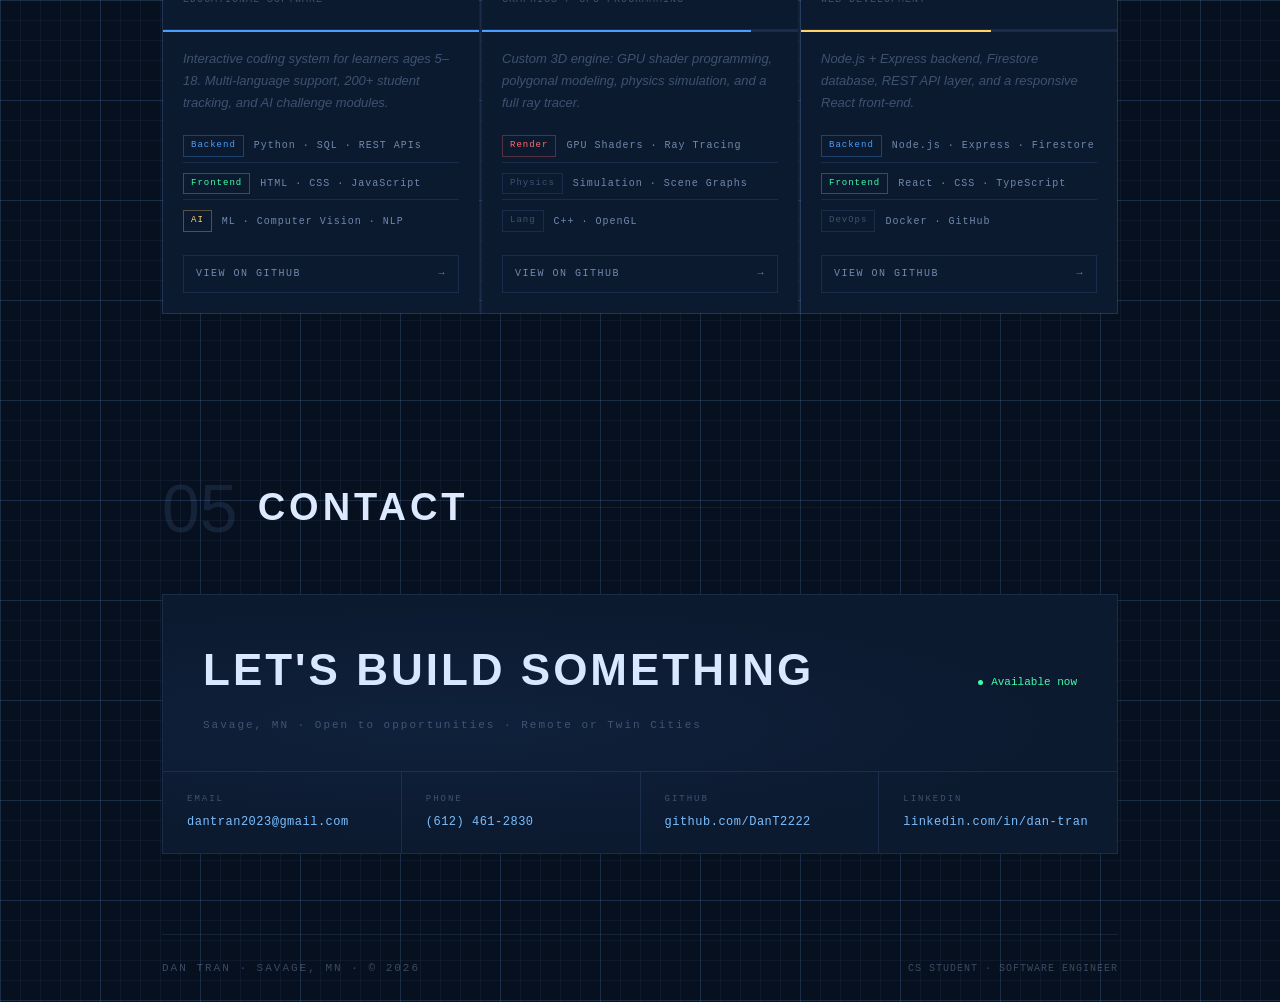
==== commit 84442618: "Add portfolio files" ====
--- a/index.html
+++ b/index.html
@@ -1,330 +1,1598 @@
 <!DOCTYPE html>
+<!--
+  ================================================================
+  Dan Tran — Blueprint Portfolio
+  ================================================================
+  A dark-navy engineering schematic aesthetic.
+  Grid lines, technical annotations, monospace type,
+  and a cool data-panel for stats.
+
+  Fonts: Share Tech Mono (labels/stats), Bebas Neue (display),
+         Inter (body text)
+
+  ────────────────────────────────────────────────────────────
+  HOW TO ADD YOUR OWN PROJECT LINKS
+  Search this file for "EDIT-ME" — every spot marked that way is
+  a placeholder link (GitHub repo, live demo, resume PDF, etc.)
+  that you should swap for your real URL. Each project card has
+  a data-repo attribute at the top and a "View on GitHub" button
+  near the bottom — update both to the same URL.
+  ────────────────────────────────────────────────────────────
+  ================================================================
+-->
 <html lang="en">
-
 <head>
   <meta charset="UTF-8" />
   <meta name="viewport" content="width=device-width, initial-scale=1.0" />
   <title>Dan Tran — Software Engineer</title>
-
+  <meta name="description" content="Dan Tran — Computer Science student at the University of Minnesota, Twin Cities. Software engineering intern, full-stack developer, and graphics programmer." />
+
+  <!-- ────────────────────────────────────────────────────────
+       FAVICON — inline SVG "DT" monogram, no separate file needed.
+       ──────────────────────────────────────────────────────── -->
+  <link rel="icon" type="image/svg+xml" href="data:image/svg+xml,%3Csvg xmlns='http://www.w3.org/2000/svg' viewBox='0 0 64 64'%3E%3Crect width='64' height='64' fill='%2307101e'/%3E%3Crect x='2' y='2' width='60' height='60' fill='none' stroke='%234a9eff' stroke-width='2'/%3E%3Ctext x='32' y='42' font-family='monospace' font-size='26' font-weight='bold' fill='%234a9eff' text-anchor='middle'%3EDT%3C/text%3E%3C/svg%3E" />
+  <link rel="apple-touch-icon" href="icon-192.png" />
+  <link rel="manifest" href="manifest.json" />
+  <meta name="theme-color" content="#07101e" />
+
+  <!-- ────────────────────────────────────────────────────────
+       OPEN GRAPH / TWITTER CARD
+       EDIT-ME: og:url and og:image assume this file is hosted as
+       index.html at your site's root with og-image.png alongside
+       it. Update the URLs once you know your real domain.
+       ──────────────────────────────────────────────────────── -->
+  <meta property="og:type" content="website" />
+  <meta property="og:title" content="Dan Tran — Software Engineer" />
+  <meta property="og:description" content="CS student at the University of Minnesota, Twin Cities. Full-stack developer, graphics programmer, and software engineering intern at Aubot." />
+  <meta property="og:image" content="og-image.png" />
+  <meta property="og:url" content="https://dant2222.github.io/" />
+  <meta name="twitter:card" content="summary_large_image" />
+  <meta name="twitter:title" content="Dan Tran — Software Engineer" />
+  <meta name="twitter:description" content="CS student at the University of Minnesota, Twin Cities. Full-stack developer, graphics programmer, and software engineering intern at Aubot." />
+  <meta name="twitter:image" content="og-image.png" />
+
+  <!-- ────────────────────────────────────────────────────────
+       SECURITY & CRAWLING
+       - referrer-policy: don't leak this page's full URL (with
+         any query params) to third-party sites you link out to.
+       - CSP: only allow scripts/styles/fonts from this page and
+         the two Google Fonts hosts, plus the GitHub API for the
+         live stats widget. Blocks inline event injection from
+         anything unexpected.
+       - robots/canonical: EDIT-ME once you have a real domain.
+       ──────────────────────────────────────────────────────── -->
+  <meta name="referrer" content="strict-origin-when-cross-origin" />
+  <meta http-equiv="Content-Security-Policy" content="default-src 'self'; style-src 'self' 'unsafe-inline' https://fonts.googleapis.com; font-src https://fonts.gstatic.com; img-src 'self' data: https:; connect-src 'self' https://api.github.com https://*.goatcounter.com; script-src 'self' 'unsafe-inline' https://gc.zgo.at; manifest-src 'self'; frame-ancestors 'none'; base-uri 'self';" />
+  <meta name="robots" content="index, follow" />
+  <link rel="canonical" href="https://dant2222.github.io/" /><!-- EDIT-ME -->
+
+  <!-- Structured data — lets Google show a rich "Person" result -->
+  <script type="application/ld+json">
+  {
+    "@context": "https://schema.org",
+    "@type": "Person",
+    "name": "Dan Tran",
+    "jobTitle": "Software Engineering Intern",
+    "email": "mailto:dantran2023@gmail.com",
+    "telephone": "+1-612-461-2830",
+    "address": { "@type": "PostalAddress", "addressLocality": "Savage", "addressRegion": "MN", "addressCountry": "US" },
+    "alumniOf": { "@type": "CollegeOrUniversity", "name": "University of Minnesota, Twin Cities" },
+    "url": "https://dant2222.github.io/",
+    "sameAs": [
+      "https://github.com/DanT2222",
+      "https://linkedin.com/in/dan-tran-a37b4132b"
+    ]
+  }
+  </script>
+
+  <!-- Google Fonts -->
   <link rel="preconnect" href="https://fonts.googleapis.com" />
   <link rel="preconnect" href="https://fonts.gstatic.com" crossorigin />
-  <link href="https://fonts.googleapis.com/css2?family=Cinzel+Decorative:wght@400;700&family=Cinzel:wght@400;600;700&family=EB+Garamond:ital,wght@0,400;0,500;1,400&family=Share+Tech+Mono&display=swap" rel="stylesheet" />
-  <link rel="stylesheet" href="style.css" />
+  <link
+    href="https://fonts.googleapis.com/css2?family=Share+Tech+Mono&family=Bebas+Neue&family=Inter:wght@300;400;500&display=swap"
+    rel="stylesheet"
+  />
+
+  <style>
+    /* ============================================================
+       COLOR & FONT TOKENS
+       Change a value here and it updates everywhere on the page.
+       ============================================================ */
+    :root {
+      /* Backgrounds — navy scale from darkest to lightest */
+      --bg-deep:      #07101e;
+      --bg-card:      #0c1a30;
+      --bg-raised:    #142038;
+      --bg-hover:     #1a2a48;
+
+      /* Blueprint grid lines */
+      --grid-minor:   rgba(120, 170, 255, 0.06);
+      --grid-major:   rgba(120, 170, 255, 0.13);
+
+      /* Borders */
+      --border-faint: rgba(120, 170, 255, 0.12);
+      --border-mid:   rgba(120, 170, 255, 0.22);
+
+      /* Text */
+      --text-bright:  #dce9ff;
+      --text-mid:     rgba(180, 210, 255, 0.6);
+      --text-dim:     rgba(180, 210, 255, 0.3);
+
+      /* Accent colors */
+      --blue:         #4a9eff;
+      --blue-light:   #7bbfff;
+      --green:        #3dffaa;
+      --yellow:       #ffd166;
+      --red:          #ff6b6b;
+
+      /* Fonts */
+      --font-display: 'Bebas Neue', sans-serif;
+      --font-mono:    'Share Tech Mono', monospace;
+      --font-body:    'Inter', sans-serif;
+
+      /* Spacing */
+      --gap-sm:  8px;
+      --gap-md:  16px;
+      --gap-lg:  32px;
+      --gap-xl:  80px;
+
+      /* Shape */
+      --radius:  2px;
+    }
+
+    /* ── RESET ── */
+    *, *::before, *::after {
+      box-sizing: border-box;
+      margin: 0;
+      padding: 0;
+    }
+
+    html { scroll-behavior: smooth; }
+
+    /* ── BASE ── */
+    body {
+      background-color: var(--bg-deep);
+      color: var(--text-bright);
+      font-family: var(--font-body);
+      font-size: 14px;
+      line-height: 1.75;
+      overflow-x: hidden;
+
+      /*
+        Blueprint grid — four gradients layered:
+        fine minor lines every 20px,
+        heavier major lines every 100px
+      */
+      background-image:
+        linear-gradient(var(--grid-minor) 1px, transparent 1px),
+        linear-gradient(90deg, var(--grid-minor) 1px, transparent 1px),
+        linear-gradient(var(--grid-major) 1px, transparent 1px),
+        linear-gradient(90deg, var(--grid-major) 1px, transparent 1px);
+      background-size: 20px 20px, 20px 20px, 100px 100px, 100px 100px;
+    }
+
+    a {
+      color: var(--blue);
+      text-decoration: none;
+      transition: color 0.2s;
+    }
+    a:hover { color: var(--blue-light); }
+    ul { list-style: none; }
+
+    /* ============================================================
+       KEYBOARD FOCUS STATES
+       Visible focus rings for keyboard navigation. Uses
+       :focus-visible so mouse clicks don't show a ring, only
+       Tab/keyboard focus does.
+       ============================================================ */
+    a:focus-visible,
+    button:focus-visible,
+    .exp-block:focus-visible {
+      outline: 2px solid var(--blue-light);
+      outline-offset: 3px;
+      border-radius: 1px;
+    }
+    .exp-block:focus-visible { outline-offset: -2px; }
+
+    /* ── Skip link ──
+       Hidden off-screen until it receives keyboard focus, then
+       jumps to the top-left as a visible, high-contrast button. */
+    .skip-link {
+      position: absolute;
+      top: -60px;
+      left: 12px;
+      z-index: 1000;
+      background: var(--blue);
+      color: var(--bg-deep);
+      font-family: var(--font-mono);
+      font-size: 12px;
+      letter-spacing: 1px;
+      padding: 10px 18px;
+      transition: top 0.2s;
+    }
+    .skip-link:focus {
+      top: 12px;
+    }
+
+    /* ── Reduced motion ──
+       Respect the OS-level "reduce motion" accessibility setting:
+       no scroll-fade, no pulsing dots, no hover slide animations. */
+    @media (prefers-reduced-motion: reduce) {
+      *, *::before, *::after {
+        animation-duration: 0.001ms !important;
+        animation-iteration-count: 1 !important;
+        transition-duration: 0.001ms !important;
+        scroll-behavior: auto !important;
+      }
+      .reveal { opacity: 1; transform: none; }
+    }
+
+    /* ── PAGE WRAPPER ── */
+    .page-wrap {
+      max-width: 1020px;
+      margin: 0 auto;
+      padding: 0 32px;
+      position: relative;
+      z-index: 1;
+    }
+
+    .page-section { padding: var(--gap-xl) 0; }
+
+
+    /* ============================================================
+       BLUEPRINT CORNER MARKS
+       Small L-shaped marks in the corners of cards —
+       like measurement annotations on engineering drawings.
+       ============================================================ */
+    .corner-mark {
+      position: absolute;
+      width: 14px;
+      height: 14px;
+      border-color: var(--text-dim);
+      border-style: solid;
+      border-width: 0;
+    }
+    .corner-mark.top-left     { top: 0;    left: 0;  border-top-width: 1px;    border-left-width: 1px; }
+    .corner-mark.top-right    { top: 0;    right: 0; border-top-width: 1px;    border-right-width: 1px; }
+    .corner-mark.bottom-left  { bottom: 0; left: 0;  border-bottom-width: 1px; border-left-width: 1px; }
+    .corner-mark.bottom-right { bottom: 0; right: 0; border-bottom-width: 1px; border-right-width: 1px; }
+
+
+    /* ============================================================
+       SCROLL REVEAL
+       Elements start invisible + shifted down.
+       JS adds .is-visible when they enter the viewport.
+       ============================================================ */
+    .reveal {
+      opacity: 0;
+      transform: translateY(16px);
+      transition: opacity 0.5s ease, transform 0.5s ease;
+    }
+    .reveal.is-visible {
+      opacity: 1;
+      transform: translateY(0);
+    }
+
+
+    /* ============================================================
+       NAVIGATION
+       Sticky top bar with a subtle frosted glass effect.
+       ============================================================ */
+    .site-nav {
+      position: sticky;
+      top: 0;
+      z-index: 100;
+      background: rgba(7, 16, 30, 0.95);
+      backdrop-filter: blur(12px);
+      border-bottom: 1px solid var(--border-faint);
+      box-shadow: 0 1px 0 var(--border-faint), 0 4px 24px rgba(0, 0, 0, 0.4);
+    }
+
+    .nav-row {
+      display: flex;
+      align-items: center;
+      justify-content: space-between;
+      max-width: 1020px;
+      margin: 0 auto;
+      padding: 0 32px;
+      height: 54px;
+    }
+
+    /* Site name / logo */
+    .nav-logo {
+      font-family: var(--font-mono);
+      font-size: 13px;
+      color: var(--blue);
+      letter-spacing: 3px;
+    }
+    .nav-logo .separator { color: var(--text-dim); margin: 0 4px; }
+
+    /* Nav links */
+    .nav-links { display: flex; gap: 28px; }
+
+    .nav-link {
+      font-family: var(--font-mono);
+      font-size: 11px;
+      letter-spacing: 2px;
+      color: var(--text-mid);
+      text-transform: uppercase;
+      transition: color 0.2s;
+      position: relative;
+    }
+
+    /* Section number prefix shown before each link */
+    .nav-link::before {
+      content: attr(data-index);
+      color: var(--text-dim);
+      margin-right: 6px;
+      font-size: 9px;
+    }
+
+    .nav-link:hover { color: var(--text-bright); }
+
+
+    /* ============================================================
+       HERO SECTION
+       Big name, specs, data panel, and contact links.
+       ============================================================ */
+    .hero-section { padding: 88px 0 64px; }
+
+    /* Small label above the name: "— FEATURED PROFILE" */
+    .hero-eyebrow {
+      font-family: var(--font-mono);
+      font-size: 11px;
+      color: var(--blue);
+      letter-spacing: 4px;
+      text-transform: uppercase;
+      margin-bottom: 18px;
+      display: flex;
+      align-items: center;
+      gap: 14px;
+    }
+    .hero-eyebrow::before {
+      content: '';
+      display: block;
+      width: 44px;
+      height: 1px;
+      background: var(--blue);
+    }
+
+    /* The name itself — huge display type */
+    .hero-name {
+      font-family: var(--font-display);
+      font-size: clamp(64px, 9.5vw, 116px);
+      color: var(--text-bright);
+      line-height: 0.9;
+      letter-spacing: 3px;
+      margin-bottom: 10px;
+    }
+    .hero-name .accent-line {
+      color: var(--blue);
+      display: block;
+    }
+
+    /* Role / location tags in a row */
+    .hero-tags {
+      font-family: var(--font-mono);
+      font-size: 12px;
+      color: var(--text-mid);
+      letter-spacing: 2px;
+      margin-bottom: 36px;
+      display: flex;
+      align-items: center;
+      gap: 20px;
+      flex-wrap: wrap;
+    }
+    .hero-tags .tag {
+      display: flex;
+      align-items: center;
+      gap: 7px;
+    }
+    .hero-tags .tag::before {
+      content: '▸';
+      color: var(--blue);
+      font-size: 9px;
+    }
+
+    /* Short bio paragraph */
+    .hero-bio {
+      font-size: 15px;
+      font-weight: 300;
+      color: var(--text-dim);
+      line-height: 1.85;
+      max-width: 540px;
+      margin-bottom: 44px;
+    }
+
+    /* ── Data Panel ──
+       4-cell grid styled like a technical spec sheet. */
+    .data-panel {
+      display: grid;
+      grid-template-columns: repeat(4, 1fr);
+      gap: 1px;
+      background: var(--border-faint);
+      border: 1px solid var(--border-faint);
+      max-width: 620px;
+      margin-bottom: 44px;
+    }
+
+    .data-cell { background: var(--bg-card); padding: 14px 18px; }
+
+    .data-cell-label {
+      font-family: var(--font-mono);
+      font-size: 9px;
+      color: var(--text-dim);
+      letter-spacing: 2px;
+      text-transform: uppercase;
+      margin-bottom: 5px;
+    }
+
+    .data-cell-value {
+      font-family: var(--font-mono);
+      font-size: 13px;
+      color: var(--blue-light);
+      letter-spacing: 1px;
+    }
+
+    /* ── Live GitHub stats panel ── */
+    .github-stats-panel {
+      max-width: 620px;
+      margin-bottom: 44px;
+    }
+
+    .gh-stats-label {
+      font-family: var(--font-mono);
+      font-size: 9px;
+      color: var(--text-dim);
+      letter-spacing: 2px;
+      text-transform: uppercase;
+      margin-bottom: 8px;
+      display: flex;
+      align-items: center;
+      gap: 7px;
+    }
+
+    .gh-stats-dot {
+      width: 5px;
+      height: 5px;
+      background: var(--green);
+      border-radius: 50%;
+      animation: pulse-glow 2s ease-in-out infinite;
+    }
+
+    /* Reuses .data-panel/.data-cell styling; dim out until loaded */
+    .gh-stats-grid .data-cell-value.is-loading { color: var(--text-dim); }
+    .gh-stats-grid .data-cell-value.is-error   { color: var(--text-dim); font-size: 11px; }
+
+    /* ── Contact link buttons ── */
+    .hero-contact-links {
+      display: flex;
+      flex-wrap: wrap;
+      gap: 10px;
+    }
+
+    .hero-contact-btn {
+      font-family: var(--font-mono);
+      font-size: 11px;
+      color: var(--text-mid);
+      border: 1px solid var(--border-faint);
+      padding: 9px 18px;
+      letter-spacing: 2px;
+      text-transform: uppercase;
+      transition: all 0.2s;
+      position: relative;
+      overflow: hidden;
+    }
+
+    /* Blue fill slides in from the left on hover */
+    .hero-contact-btn::before {
+      content: '';
+      position: absolute;
+      inset: 0;
+      background: var(--blue);
+      transform: translateX(-100%);
+      transition: transform 0.2s;
+      z-index: 0;
+    }
+
+    .hero-contact-btn .btn-label {
+      position: relative;
+      z-index: 1;
+    }
+
+    .hero-contact-btn:hover {
+      color: var(--bg-deep);
+      border-color: var(--blue);
+    }
+    .hero-contact-btn:hover::before { transform: translateX(0); }
+
+
+    /* ============================================================
+       SECTION HEADERS
+       Large ghost number + title + rule line.
+       ============================================================ */
+    .section-header {
+      display: flex;
+      align-items: center;
+      gap: 20px;
+      margin-bottom: 52px;
+    }
+
+    /* Giant faint number — decorative, in the background */
+    .section-number {
+      font-family: var(--font-display);
+      font-size: 68px;
+      color: var(--border-faint);
+      line-height: 1;
+      flex-shrink: 0;
+      user-select: none;
+    }
+
+    .section-title {
+      font-family: var(--font-display);
+      font-size: 38px;
+      color: var(--text-bright);
+      letter-spacing: 4px;
+    }
+
+    /* Line that fills remaining space */
+    .section-rule {
+      flex: 1;
+      height: 1px;
+      background: linear-gradient(90deg, var(--border-faint), transparent);
+    }
+
+    .section-count {
+      font-family: var(--font-mono);
+      font-size: 10px;
+      color: var(--text-dim);
+      letter-spacing: 2px;
+      text-transform: uppercase;
+      flex-shrink: 0;
+    }
+
+
+    /* ============================================================
+       EXPERIENCE — EXPANDABLE BLOCKS
+       Each job is a schematic block. Click to expand details.
+       "Expand ▶" hint on the right side of each header row.
+       ============================================================ */
+    .exp-list {
+      display: flex;
+      flex-direction: column;
+      gap: 3px;
+    }
+
+    /* The outer block */
+    .exp-block {
+      background: var(--bg-card);
+      border: 1px solid var(--border-faint);
+      position: relative;
+      overflow: hidden;
+      cursor: pointer;
+      transition: border-color 0.2s, background 0.2s;
+    }
+
+    .exp-block:hover {
+      border-color: var(--border-mid);
+      background: var(--bg-raised);
+    }
+
+    /* Large faint watermark text in the bottom-right corner */
+    .exp-block::after {
+      content: attr(data-watermark);
+      position: absolute;
+      right: -16px;
+      bottom: -8px;
+      font-family: var(--font-display);
+      font-size: 84px;
+      color: rgba(74, 158, 255, 0.035);
+      pointer-events: none;
+      line-height: 1;
+      letter-spacing: 4px;
+      user-select: none;
+    }
+
+    /* ── Summary row (always visible) ── */
+    .exp-summary {
+      display: flex;
+      align-items: center;
+      gap: 20px;
+      padding: 20px 22px;
+    }
+
+    /* Thin colored bar on the left edge: green = active, dim = done */
+    .exp-status-stripe {
+      width: 3px;
+      align-self: stretch;
+      flex-shrink: 0;
+      border-radius: 1px;
+    }
+    .exp-status-stripe.is-active  { background: var(--green); }
+    .exp-status-stripe.is-done    { background: var(--text-dim); }
+
+    /* Left side: type, title, company */
+    .exp-summary-left { flex: 1; min-width: 0; }
+
+    .exp-role-type {
+      font-family: var(--font-mono);
+      font-size: 9px;
+      color: var(--text-dim);
+      letter-spacing: 2px;
+      text-transform: uppercase;
+      margin-bottom: 2px;
+    }
+
+    .exp-role-title {
+      font-family: var(--font-mono);
+      font-size: 15px;
+      color: var(--text-bright);
+      letter-spacing: 1px;
+      margin-bottom: 3px;
+    }
+
+    .exp-company {
+      font-family: var(--font-mono);
+      font-size: 11px;
+      color: var(--blue);
+      letter-spacing: 1px;
+    }
+
+    /* Right side: badge, date, expand hint */
+    .exp-summary-right {
+      display: flex;
+      flex-direction: column;
+      align-items: flex-end;
+      gap: 6px;
+      flex-shrink: 0;
+    }
+
+    /* Active / complete status badge */
+    .exp-status-badge {
+      font-family: var(--font-mono);
+      font-size: 9px;
+      letter-spacing: 1px;
+      text-transform: uppercase;
+      padding: 3px 9px;
+      border: 1px solid;
+    }
+    .exp-status-badge.is-active {
+      color: var(--green);
+      border-color: rgba(61, 255, 170, 0.3);
+    }
+    .exp-status-badge.is-done {
+      color: var(--text-dim);
+      border-color: var(--border-faint);
+    }
+
+    .exp-date {
+      font-family: var(--font-mono);
+      font-size: 10px;
+      color: var(--text-dim);
+      letter-spacing: 1px;
+    }
+
+    /* "▶ Expand" hint — rotates arrow when open */
+    .exp-expand-hint {
+      font-family: var(--font-mono);
+      font-size: 9px;
+      color: var(--text-dim);
+      letter-spacing: 2px;
+      display: flex;
+      align-items: center;
+      gap: 5px;
+      transition: color 0.2s;
+    }
+
+    .exp-expand-arrow {
+      font-size: 8px;
+      transition: transform 0.3s ease;
+    }
+
+    .exp-block.is-open .exp-expand-hint { color: var(--blue); }
+    .exp-block.is-open .exp-expand-arrow { transform: rotate(90deg); }
+    .exp-block:hover .exp-expand-hint { color: var(--text-mid); }
+
+    /* ── Expandable details panel ── */
+    .exp-details {
+      max-height: 0;
+      overflow: hidden;
+      transition: max-height 0.4s ease;
+    }
+
+    .exp-block.is-open .exp-details { max-height: 620px; }
+
+    /* Content inside the panel */
+    .exp-details-inner {
+      padding: 0 22px 22px 45px;
+      border-top: 1px solid var(--border-faint);
+    }
+
+    /* Italic lore/flavor line at the top of the panel */
+    .exp-flavor-text {
+      font-family: var(--font-mono);
+      font-size: 11px;
+      color: var(--blue);
+      opacity: 0.55;
+      font-style: italic;
+      padding: 14px 0 12px;
+      border-bottom: 1px solid var(--border-faint);
+      margin-bottom: 14px;
+    }
+    .exp-flavor-text::before { content: '// '; color: var(--text-dim); }
+
+    /* Numbered bullet lines */
+    .exp-bullet-list {
+      display: flex;
+      flex-direction: column;
+      gap: 6px;
+      margin-bottom: 16px;
+    }
+
+    .exp-bullet-row {
+      display: flex;
+      gap: 12px;
+      font-size: 13px;
+      color: rgba(180, 210, 255, 0.6);
+      line-height: 1.65;
+    }
+
+    .exp-line-number {
+      font-family: var(--font-mono);
+      font-size: 10px;
+      color: var(--text-dim);
+      min-width: 20px;
+      text-align: right;
+      flex-shrink: 0;
+      padding-top: 2px;
+    }
+
+    /* Skill tag pills */
+    .exp-tag-row { display: flex; flex-wrap: wrap; gap: 5px; }
+
+    .exp-tag {
+      font-family: var(--font-mono);
+      font-size: 10px;
+      color: var(--text-dim);
+      background: rgba(74, 158, 255, 0.05);
+      border: 1px solid var(--border-faint);
+      padding: 3px 9px;
+      letter-spacing: 1px;
+    }
+
+
+    /* ============================================================
+       EDUCATION CARDS
+       Corner measurement marks give it the schematic feel.
+       ============================================================ */
+    .education-grid {
+      display: grid;
+      grid-template-columns: repeat(auto-fill, minmax(310px, 1fr));
+      gap: 3px;
+      background: var(--border-faint);
+      border: 1px solid var(--border-faint);
+    }
+
+    .edu-card {
+      background: var(--bg-card);
+      padding: 26px;
+      position: relative;
+      transition: background 0.2s;
+    }
+
+    .edu-card:hover { background: var(--bg-raised); }
+
+    /* Gradient line across the top of each card */
+    .edu-card::before {
+      content: '';
+      position: absolute;
+      top: 0; left: 0; right: 0;
+      height: 2px;
+      background: linear-gradient(90deg, var(--blue), transparent);
+    }
+
+    .edu-card-type {
+      font-family: var(--font-mono);
+      font-size: 9px;
+      color: var(--text-dim);
+      letter-spacing: 3px;
+      text-transform: uppercase;
+      margin-bottom: 10px;
+    }
+
+    .edu-card-name {
+      font-family: var(--font-display);
+      font-size: 22px;
+      color: var(--text-bright);
+      letter-spacing: 2px;
+      margin-bottom: 5px;
+      line-height: 1.15;
+    }
+
+    .edu-card-school {
+      font-family: var(--font-mono);
+      font-size: 11px;
+      color: var(--blue);
+      letter-spacing: 1px;
+      margin-bottom: 12px;
+    }
+
+    .edu-card-desc {
+      font-size: 13px;
+      color: var(--text-dim);
+      line-height: 1.7;
+      margin-bottom: 14px;
+    }
+
+    /* Pulsing green dot + "In Progress" label */
+    .edu-card-status {
+      font-family: var(--font-mono);
+      font-size: 10px;
+      color: var(--green);
+      display: flex;
+      align-items: center;
+      gap: 7px;
+      letter-spacing: 1px;
+    }
+
+    .status-pulse-dot {
+      width: 5px;
+      height: 5px;
+      background: var(--green);
+      border-radius: 50%;
+      animation: pulse-glow 2s ease-in-out infinite;
+    }
+
+    @keyframes pulse-glow {
+      0%, 100% { opacity: 1; box-shadow: 0 0 0 0 rgba(61, 255, 170, 0.4); }
+      50%       { opacity: 0.5; box-shadow: 0 0 0 4px transparent; }
+    }
+
+
+    /* ============================================================
+       SKILLS GRID
+       Each block is a category with its own color-coded tags.
+       ============================================================ */
+    .skills-grid {
+      display: grid;
+      grid-template-columns: repeat(auto-fill, minmax(220px, 1fr));
+      gap: 3px;
+      background: var(--border-faint);
+      border: 1px solid var(--border-faint);
+    }
+
+    .skill-block {
+      background: var(--bg-card);
+      padding: 18px 20px;
+      transition: background 0.2s;
+    }
+
+    .skill-block:hover { background: var(--bg-raised); }
+
+    /* Category label at top of each block */
+    .skill-category-label {
+      font-family: var(--font-mono);
+      font-size: 10px;
+      color: var(--blue);
+      letter-spacing: 2px;
+      text-transform: lowercase;
+      margin-bottom: 14px;
+      padding-bottom: 10px;
+      border-bottom: 1px solid var(--border-faint);
+      display: flex;
+      align-items: center;
+      gap: 6px;
+    }
+
+    /* Tiny square marker before the label */
+    .skill-category-label::before {
+      content: '■';
+      font-size: 6px;
+      color: var(--blue);
+    }
+
+    .skill-item-list { display: flex; flex-direction: column; gap: 6px; }
+
+    .skill-item {
+      font-family: var(--font-mono);
+      font-size: 12px;
+      color: var(--text-mid);
+      display: flex;
+      align-items: center;
+      gap: 7px;
+    }
+
+    .skill-item::before {
+      content: '▸';
+      color: var(--text-dim);
+      font-size: 8px;
+    }
+
+
+    /* ============================================================
+       PROJECT CARDS
+       Header band with icon, name, completion % and a progress bar.
+       ============================================================ */
+    .projects-grid {
+      display: grid;
+      grid-template-columns: repeat(auto-fill, minmax(295px, 1fr));
+      gap: 3px;
+      background: var(--border-faint);
+      border: 1px solid var(--border-faint);
+    }
+
+    .project-card {
+      background: var(--bg-card);
+      overflow: hidden;
+      transition: background 0.2s;
+      display: flex;
+      flex-direction: column;
+    }
+
+    .project-card:hover { background: var(--bg-raised); }
+
+    /* Darker header band */
+    .project-header {
+      padding: 20px;
+      border-bottom: 1px solid var(--border-faint);
+      position: relative;
+    }
+
+    /* Thin gradient rule at the very top of each header */
+    .project-header::before {
+      content: '';
+      position: absolute;
+      top: 0; left: 0; right: 0;
+      height: 1px;
+      background: linear-gradient(90deg, var(--blue), transparent);
+    }
+
+    .project-icon {
+      display: block;
+      font-size: 34px;
+      margin-bottom: 10px;
+      filter: drop-shadow(0 0 8px rgba(74, 158, 255, 0.3));
+    }
+
+    .project-name {
+      font-family: var(--font-mono);
+      font-size: 14px;
+      color: var(--text-bright);
+      letter-spacing: 1px;
+      margin-bottom: 3px;
+    }
+
+    .project-type {
+      font-family: var(--font-mono);
+      font-size: 10px;
+      color: var(--text-dim);
+      letter-spacing: 1px;
+      text-transform: uppercase;
+    }
+
+    /* Completion % badge in top-right */
+    .project-completion {
+      position: absolute;
+      top: 16px;
+      right: 16px;
+      text-align: right;
+    }
+
+    .project-pct-number {
+      font-family: var(--font-display);
+      font-size: 34px;
+      color: var(--border-faint);
+      line-height: 1;
+    }
+
+    .project-pct-label {
+      font-family: var(--font-mono);
+      font-size: 9px;
+      color: var(--text-dim);
+      letter-spacing: 1px;
+    }
+
+    /* Progress bar strip */
+    .project-progress-bar {
+      height: 2px;
+      background: var(--border-faint);
+    }
+
+    .project-progress-fill {
+      height: 100%;
+      background: var(--blue);
+    }
+
+    .project-progress-fill.complete    { width: 100%; }
+    .project-progress-fill.nearly-done { width: 85%; }
+    .project-progress-fill.in-progress { width: 60%; background: var(--yellow); }
+
+    /* Body section below the header */
+    .project-body {
+      padding: 16px 20px 20px;
+      display: flex;
+      flex-direction: column;
+      flex: 1;
+    }
+
+    .project-description {
+      font-size: 13px;
+      color: var(--text-dim);
+      line-height: 1.7;
+      font-style: italic;
+      margin-bottom: 16px;
+    }
+
+    /* Stack rows: [badge] tech · tech · tech */
+    .project-tech-stack { display: flex; flex-direction: column; gap: 5px; margin-bottom: 18px; }
+
+    .tech-stack-row {
+      display: flex;
+      align-items: center;
+      gap: 10px;
+      font-family: var(--font-mono);
+      font-size: 10px;
+      color: var(--text-mid);
+      letter-spacing: 1px;
+      padding: 5px 0;
+      border-bottom: 1px solid var(--border-faint);
+    }
+
+    .tech-stack-row:last-child { border-bottom: none; }
+
+    /* Colored category badge on the left */
+    .tech-badge {
+      font-size: 9px;
+      padding: 2px 7px;
+      border: 1px solid;
+      flex-shrink: 0;
+      letter-spacing: 1px;
+    }
+    .tech-badge.blue   { color: var(--blue);   border-color: rgba(74,158,255,0.3); }
+    .tech-badge.green  { color: var(--green);  border-color: rgba(61,255,170,0.3); }
+    .tech-badge.yellow { color: var(--yellow); border-color: rgba(255,209,102,0.3); }
+    .tech-badge.red    { color: var(--red);    border-color: rgba(255,107,107,0.3); }
+    .tech-badge.dim    { color: var(--text-dim); border-color: var(--border-faint); }
+
+    /* "View on GitHub" link pinned to the bottom of each project card */
+    .project-repo-link {
+      margin-top: auto;
+      display: flex;
+      align-items: center;
+      justify-content: space-between;
+      font-family: var(--font-mono);
+      font-size: 10px;
+      letter-spacing: 1.5px;
+      text-transform: uppercase;
+      color: var(--text-mid);
+      border: 1px solid var(--border-faint);
+      padding: 9px 12px;
+      transition: all 0.2s;
+    }
+    .project-repo-link:hover {
+      color: var(--bg-deep);
+      background: var(--blue);
+      border-color: var(--blue);
+    }
+    .project-repo-link .repo-arrow { transition: transform 0.2s; }
+    .project-repo-link:hover .repo-arrow { transform: translateX(3px); }
+
+
+    /* ============================================================
+       CONTACT SECTION
+       Card with heading + available badge + link grid.
+       ============================================================ */
+    .contact-card {
+      background: var(--bg-card);
+      border: 1px solid var(--border-faint);
+      position: relative;
+      overflow: hidden;
+    }
+
+    /* Radial blue glow from the center */
+    .contact-card::before {
+      content: '';
+      position: absolute;
+      inset: 0;
+      background: radial-gradient(ellipse at 30% 50%, rgba(74, 158, 255, 0.05) 0%, transparent 65%);
+      pointer-events: none;
+    }
+
+    .contact-heading-row {
+      padding: 36px 40px;
+      border-bottom: 1px solid var(--border-faint);
+      display: grid;
+      grid-template-columns: 1fr auto;
+      gap: 32px;
+      align-items: center;
+    }
+
+    .contact-heading {
+      font-family: var(--font-display);
+      font-size: 44px;
+      color: var(--text-bright);
+      letter-spacing: 3px;
+      margin-bottom: 8px;
+    }
+
+    .contact-subtitle {
+      font-family: var(--font-mono);
+      font-size: 11px;
+      color: var(--text-dim);
+      letter-spacing: 2px;
+    }
+
+    /* Pulsing green "available" indicator */
+    .contact-available-badge {
+      font-family: var(--font-mono);
+      font-size: 11px;
+      color: var(--green);
+      display: flex;
+      align-items: center;
+      gap: 8px;
+      flex-shrink: 0;
+    }
+
+    /* 4-cell link grid at the bottom of the contact card */
+    .contact-links-grid {
+      display: grid;
+      grid-template-columns: repeat(4, 1fr);
+      gap: 1px;
+      background: var(--border-faint);
+    }
+
+    .contact-link-cell {
+      background: var(--bg-card);
+      padding: 20px 24px;
+      display: flex;
+      flex-direction: column;
+      gap: 4px;
+      transition: background 0.15s;
+      text-decoration: none;
+    }
+
+    .contact-link-cell:hover { background: var(--bg-raised); }
+
+    .contact-link-label {
+      font-family: var(--font-mono);
+      font-size: 9px;
+      color: var(--text-dim);
+      letter-spacing: 2px;
+      text-transform: uppercase;
+    }
+
+    .contact-link-value {
+      font-family: var(--font-mono);
+      font-size: 12px;
+      color: var(--blue-light);
+      letter-spacing: 0.5px;
+    }
+
+
+    /* ============================================================
+       FOOTER
+       Simple one-liner at the very bottom.
+       ============================================================ */
+    .site-footer {
+      border-top: 1px solid var(--border-faint);
+      padding: 24px 0;
+      display: flex;
+      justify-content: space-between;
+      align-items: center;
+    }
+
+    .footer-left {
+      font-family: var(--font-mono);
+      font-size: 11px;
+      color: var(--text-dim);
+      letter-spacing: 2px;
+    }
+
+    .footer-right {
+      font-family: var(--font-mono);
+      font-size: 10px;
+      color: var(--text-dim);
+      letter-spacing: 1px;
+    }
+
+
+    /* ============================================================
+       RESPONSIVE — MOBILE
+       Simplify layout on screens narrower than 640px.
+       ============================================================ */
+    @media (max-width: 640px) {
+      .hero-name { font-size: 56px; }
+      .nav-links { display: none; }
+
+      .data-panel { grid-template-columns: repeat(2, 1fr); }
+
+      .contact-heading-row { grid-template-columns: 1fr; }
+      .contact-links-grid  { grid-template-columns: repeat(2, 1fr); }
+
+      .site-footer { flex-direction: column; gap: 8px; text-align: center; }
+
+      .exp-summary { flex-direction: column; align-items: flex-start; gap: 12px; }
+      .exp-summary-right { align-items: flex-start; }
+    }
+
+
+    /* ============================================================
+       PRINT STYLESHEET
+       Strips the dark navy grid theme down to a clean black-on-white
+       document, expands every collapsed experience block so nothing
+       is missing, and hides interactive/decorative chrome that
+       means nothing on paper.
+       ============================================================ */
+    @media print {
+      body {
+        background: #fff !important;
+        background-image: none !important;
+        color: #111 !important;
+        font-size: 11px;
+      }
+
+      /* Hide anything that's purely navigational, decorative, or interactive */
+      .site-nav,
+      .hero-contact-links,
+      .github-stats-panel,
+      .contact-available-badge,
+      .exp-expand-hint,
+      .status-pulse-dot,
+      .corner-mark,
+      .site-footer .footer-right {
+        display: none !important;
+      }
+
+      a { color: #111 !important; text-decoration: underline; }
+
+      .hero-name, .section-title, .contact-heading,
+      .edu-card-name { color: #111 !important; }
+
+      .hero-eyebrow, .exp-role-title, .exp-company, .data-cell-value,
+      .skill-item, .edu-card-school, .contact-link-value,
+      .exp-tag, .project-name { color: #222 !important; }
+
+      .hero-bio, .exp-bullet-row, .project-description,
+      .edu-card-desc, .text-dim, .contact-subtitle { color: #333 !important; }
+
+      /* Force every experience block open so bullets print in full */
+      .exp-details { max-height: none !important; }
+      .exp-block { border: 1px solid #ccc !important; break-inside: avoid; page-break-inside: avoid; background: #fff !important; }
+      .exp-block::after { display: none !important; }
+
+      .section-number { color: #ddd !important; }
+      .section-rule, .border-faint, .exp-tag, .edu-card, .skill-block,
+      .project-card, .data-cell, .contact-link-cell {
+        border-color: #ccc !important;
+        background: #fff !important;
+      }
+
+      .data-panel, .education-grid, .skills-grid, .projects-grid,
+      .contact-links-grid { background: #ccc !important; }
+
+      .project-progress-fill { background: #888 !important; }
+
+      .page-section { padding: 20px 0; }
+      .reveal { opacity: 1 !important; transform: none !important; }
+
+      /* Projects on paper don't need visual cards — show as a compact list */
+      .projects-grid { display: block; }
+      .project-card { margin-bottom: 12px; border: 1px solid #ccc !important; }
+      .project-repo-link::after { content: " (" attr(href) ")"; font-size: 9px; }
+    }
+  </style>
 </head>
 
 <body>
 
-  <!-- ── NAVIGATION ──────────────────────────────────────────── -->
-  <nav class="nav">
+  <!-- Skip link: invisible until focused, lets keyboard/screen-reader
+       users jump straight past the nav to the main content. -->
+  <a href="#main-content" class="skip-link">Skip to content</a>
+
+  <!-- ============================================================
+       NAVIGATION
+       Sticky bar. Links use data-index= for the number prefix
+       shown in CSS with ::before.
+       ============================================================ -->
+  <nav class="site-nav">
     <div class="nav-row">
 
-      <a href="#" class="nav-name">
-        Dan Tran
-        <span class="cursor"></span>
-      </a>
+      <span class="nav-logo">
+        DAN<span class="separator">/</span>TRAN
+      </span>
 
       <div class="nav-links">
-        <a href="#experience" class="nav-link">Experience</a>
-        <a href="#education"  class="nav-link">Education</a>
-        <a href="#skills"     class="nav-link">Skills</a>
-        <a href="#projects"   class="nav-link">Projects</a>
-        <a href="#contact"    class="nav-link">Contact</a>
+        <a href="#experience" class="nav-link" data-index="01">Experience</a>
+        <a href="#education"  class="nav-link" data-index="02">Education</a>
+        <a href="#skills"     class="nav-link" data-index="03">Skills</a>
+        <a href="#projects"   class="nav-link" data-index="04">Projects</a>
+        <a href="#contact"    class="nav-link" data-index="05">Contact</a>
       </div>
 
     </div>
   </nav>
 
 
-  <!-- ── HERO ─────────────────────────────────────────────────── -->
-  <header class="hero">
-    <div class="container">
-      <div class="hero-card">
-
-        <!-- Engraved corner labels — like rune text on armor -->
-        <span class="card-corner tl">Tarnished</span>
-        <span class="card-corner tr">ID · DT-2026</span>
-        <span class="card-corner bl">Minnesota</span>
-        <span class="card-corner br">© 2026</span>
-
-        <div class="hero-layout">
-
-          <div class="hero-photo-col">
-            <div class="hero-photo">🧙</div>
-            <p class="hero-photo-caption">CS Student</p>
-          </div>
-
-          <div class="hero-info-col">
-
-            <h1 class="hero-name">Dan Tran</h1>
-            <p class="hero-role">Software Engineer · University of Minnesota</p>
-
-            <p class="hero-bio">
-              Computer Science student at the University of Minnesota, Twin Cities,
-              currently working as a Software Engineering Intern. Experienced in
-              full-stack development, graphics programming, and building educational
-              tools that help young learners explore code.
-            </p>
-
-            <!-- Stat bars — each maps to a real skill area -->
-            <div class="stats-grid">
-              <div>
-                <p class="stat-label">Programming</p>
-                <div class="stat-track"><div class="stat-fill s1" style="animation-delay:0s"></div></div>
-              </div>
-              <div>
-                <p class="stat-label">Algorithms</p>
-                <div class="stat-track"><div class="stat-fill s2" style="animation-delay:0.1s"></div></div>
-              </div>
-              <div>
-                <p class="stat-label">Web / Full-Stack</p>
-                <div class="stat-track"><div class="stat-fill s3" style="animation-delay:0.2s"></div></div>
-              </div>
-              <div>
-                <p class="stat-label">Graphics / GPU</p>
-                <div class="stat-track"><div class="stat-fill s4" style="animation-delay:0.3s"></div></div>
-              </div>
-              <div>
-                <p class="stat-label">System Design</p>
-                <div class="stat-track"><div class="stat-fill s5" style="animation-delay:0.4s"></div></div>
-              </div>
-              <div>
-                <p class="stat-label">Collaboration</p>
-                <div class="stat-track"><div class="stat-fill s6" style="animation-delay:0.5s"></div></div>
-              </div>
-            </div>
-
-            <div class="hero-links">
-              <a href="mailto:dantran2023@gmail.com" class="hero-link-btn">✉ Email</a>
-              <a href="tel:6124612830"                class="hero-link-btn">📞 Phone</a>
-              <a href="https://github.com"   target="_blank" class="hero-link-btn">⌨ GitHub</a>
-              <a href="https://linkedin.com" target="_blank" class="hero-link-btn">🔗 LinkedIn</a>
-            </div>
-
-          </div>
+  <!-- ============================================================
+       HERO
+       Name, role tags, bio, spec data panel, contact buttons.
+       ============================================================ -->
+  <header class="hero-section">
+    <div class="page-wrap">
+
+      <p class="hero-eyebrow">Software Engineer</p>
+
+      <h1 class="hero-name">
+        DAN<br>
+        <span class="accent-line">TRAN</span>
+      </h1>
+
+      <div class="hero-tags">
+        <span class="tag">B.A. Computer Science · UMN Twin Cities</span>
+        <span class="tag">Savage, MN</span>
+        <span class="tag">Expected Graduation May 2027</span>
+      </div>
+
+      <p class="hero-bio">
+        Full-stack developer and graphics programmer building educational software,
+        3D rendering engines, and web applications. Currently a Software Engineering
+        Intern at Aubot, working remotely on an interactive coding platform used by
+        200+ learners ages 5–18.
+      </p>
+
+      <!-- Spec data panel — 4 stats in a grid -->
+      <div class="data-panel">
+        <div class="data-cell">
+          <p class="data-cell-label">Degree</p>
+          <p class="data-cell-value">B.A. CS</p>
+        </div>
+        <div class="data-cell">
+          <p class="data-cell-label">Minor</p>
+          <p class="data-cell-value">Tech Comm.</p>
+        </div>
+        <div class="data-cell">
+          <p class="data-cell-label">College</p>
+          <p class="data-cell-value">CLA · UMN</p>
+        </div>
+        <div class="data-cell">
+          <p class="data-cell-label">Status</p>
+          <p class="data-cell-value" style="color: var(--green);">Open to Work</p>
         </div>
       </div>
+
+      <!-- Contact / social links -->
+      <div class="hero-contact-links">
+        <a href="mailto:dantran2023@gmail.com" class="hero-contact-btn"><span class="btn-label">✉ Email</span></a>
+        <a href="tel:+16124612830"              class="hero-contact-btn"><span class="btn-label">📞 Phone</span></a>
+        <!-- EDIT-ME: replace with your real GitHub profile URL -->
+        <a href="https://github.com/DanT2222" target="_blank" rel="noopener noreferrer" class="hero-contact-btn"><span class="btn-label">⌨ GitHub</span></a>
+        <a href="https://linkedin.com/in/dan-tran-a37b4132b" target="_blank" rel="noopener noreferrer" class="hero-contact-btn"><span class="btn-label">🔗 LinkedIn</span></a>
+        <!-- EDIT-ME: upload resume.pdf next to this file, or replace with a link to a hosted copy -->
+        <a href="resume.pdf" target="_blank" rel="noopener noreferrer" class="hero-contact-btn"><span class="btn-label">📄 Resume</span></a>
+      </div>
+
+      <!-- ======================================================
+           LIVE GITHUB STATS
+           Fetched client-side from the public GitHub API — no
+           key required, so this works on a static site. Shows a
+           loading state, then repo count / stars / top language.
+           EDIT-ME: change GITHUB_USERNAME in the script at the
+           bottom of the page to your real GitHub username.
+           ====================================================== -->
+      <div class="github-stats-panel" id="githubStatsPanel" aria-live="polite">
+        <div class="gh-stats-label">
+          <span class="gh-stats-dot"></span>
+          Live from GitHub
+        </div>
+        <div class="data-panel gh-stats-grid" id="githubStatsGrid">
+          <div class="data-cell"><p class="data-cell-label">Public Repos</p><p class="data-cell-value" data-field="repos">—</p></div>
+          <div class="data-cell"><p class="data-cell-label">Total Stars</p><p class="data-cell-value" data-field="stars">—</p></div>
+          <div class="data-cell"><p class="data-cell-label">Top Language</p><p class="data-cell-value" data-field="language">—</p></div>
+          <div class="data-cell"><p class="data-cell-label">Followers</p><p class="data-cell-value" data-field="followers">—</p></div>
+        </div>
+      </div>
+
     </div>
   </header>
 
 
-  <main>
-
-    <div class="container"><div class="rune-divider">✦ · · · ✦ · · · ✦</div></div>
-
-
-    <!-- ── EXPERIENCE — EXPANDABLE CARDS ─────────────────────────
-         Each card shows: type · title · company · date · badge.
-         Click the card (or the [X] Examine hint) to expand
-         a details panel that slides open — like pressing X to
-         read an item description in Elden Ring.
-         JS at the bottom handles the open/close toggle.
-         ──────────────────────────────────────────────────────── -->
-    <section id="experience" class="section">
-      <div class="container">
-
-        <div class="section-header fade-in">
-          <span class="section-label">Experience</span>
-          <h2 class="section-title">Work History</h2>
+  <main id="main-content">
+
+    <!-- ==========================================================
+         EXPERIENCE
+         Each job is a schematic block. Click to expand details.
+         data-watermark sets the large faint background text.
+         ========================================================== -->
+    <section id="experience" class="page-section">
+      <div class="page-wrap">
+
+        <div class="section-header reveal">
+          <span class="section-number">01</span>
+          <h2 class="section-title">EXPERIENCE</h2>
           <div class="section-rule"></div>
+          <span class="section-count">3 entries</span>
         </div>
 
         <div class="exp-list">
 
-          <!-- CARD 1: Internship — gold left stripe (main quest) -->
-          <div class="exp-card fade-in" id="exp-1">
-
-            <!-- Summary row — always visible, click to expand -->
-            <div class="exp-summary" onclick="toggleExp('exp-1')" role="button" aria-expanded="false">
-              <!-- role="button" + aria-expanded tell screen readers this is interactive -->
+          <!-- JOB 1: Aubot — current internship -->
+          <div class="exp-block reveal" id="job-aubot" data-watermark="AUBOT" tabindex="0" role="button" aria-expanded="false" onclick="toggleJob('job-aubot')" onkeydown="if(event.key==='Enter'||event.key===' '){event.preventDefault();toggleJob('job-aubot');}">
+
+            <!-- Summary row: always visible -->
+            <div class="exp-summary">
+              <div class="exp-status-stripe is-active"></div>
 
               <div class="exp-summary-left">
-                <p class="exp-type">Internship</p>
-                <h3 class="exp-title">Software Engineering Intern</h3>
+                <p class="exp-role-type">Internship</p>
+                <h3 class="exp-role-title">Software Engineering Intern</h3>
                 <p class="exp-company">Aubot · San Francisco, CA (Remote)</p>
               </div>
 
               <div class="exp-summary-right">
-                <span class="exp-badge current">● Current</span>
-                <p class="exp-dates">Jan 2026 – Present</p>
-                <!-- Elden Ring "examine item" prompt -->
-                <div class="exp-examine-hint">
-                  <span class="hint-key">✕</span>
-                  Examine
-                  <span class="hint-arrow">▼</span>
+                <span class="exp-status-badge is-active">● Active</span>
+                <p class="exp-date">Jan 2026 – Aug 2027</p>
+                <div class="exp-expand-hint">
+                  <span class="exp-expand-arrow">▶</span>
+                  Expand
                 </div>
               </div>
             </div>
 
-            <!-- Details panel — hidden until card is clicked -->
-            <div class="exp-details-panel" id="exp-1-panel">
+            <!-- Details: hidden until block is clicked -->
+            <div class="exp-details">
               <div class="exp-details-inner">
-
-                <!-- Short italic lore line — gives personality without losing clarity -->
-                <p class="exp-lore">
-                  "A remote forge where young adventurers learn the ancient arts of code."
-                </p>
-
-                <ul class="exp-bullet-list">
-                  <li>Designed and tested coding exercises in Python, Java, C, JavaScript, SQL, and Assembly for an interactive platform serving 200+ learners ages 5–18.</li>
-                  <li>Built AI-themed challenges covering machine learning, computer vision, and NLP with real-world applications.</li>
-                  <li>Collaborated remotely to write feature specs, monitor student progress, and ship projects end-to-end.</li>
-                  <li>Applied graph traversal, dynamic programming, and sorting algorithms in real educational exercises.</li>
-                </ul>
-
-                <div class="exp-tags">
+                <p class="exp-flavor-text">A remote forge where young learners explore code for the very first time.</p>
+                <div class="exp-bullet-list">
+                  <div class="exp-bullet-row"><span class="exp-line-number">1</span><span>Designed, implemented, and tested coding exercises in Python, Java, and additional languages (C, HTML, CSS, JavaScript, SQL, Assembly) for an interactive educational platform geared toward kids ages 5–18.</span></div>
+                  <div class="exp-bullet-row"><span class="exp-line-number">2</span><span>Collaborated with a remote team to develop a virtual platform, write specifications for scripts, and monitor progress for over 200 learners.</span></div>
+                  <div class="exp-bullet-row"><span class="exp-line-number">3</span><span>Applied Python data structures and classes, Java object-oriented principles, and algorithms including graph traversal, dynamic programming, and sorting/searching.</span></div>
+                  <div class="exp-bullet-row"><span class="exp-line-number">4</span><span>Contributed to AI-related exercises covering machine learning, computer vision, and NLP, with real-world applications across healthcare, environment, and society.</span></div>
+                  <div class="exp-bullet-row"><span class="exp-line-number">5</span><span>Strengthened teamwork, communication, and project management skills while taking projects from concept to delivery in a fully remote environment.</span></div>
+                </div>
+                <div class="exp-tag-row">
                   <span class="exp-tag">Python</span>
                   <span class="exp-tag">Java</span>
+                  <span class="exp-tag">C</span>
                   <span class="exp-tag">JavaScript</span>
                   <span class="exp-tag">SQL</span>
+                  <span class="exp-tag">Assembly</span>
                   <span class="exp-tag">Machine Learning</span>
-                  <span class="exp-tag">Agile</span>
-                </div>
-
-              </div>
-            </div>
-
-          </div><!-- end exp-card 1 -->
-
-
-          <!-- CARD 2: Research — past, gray left stripe -->
-          <div class="exp-card past fade-in" id="exp-2">
-
-            <div class="exp-summary" onclick="toggleExp('exp-2')" role="button" aria-expanded="false">
-              <div class="exp-summary-left">
-                <p class="exp-type">Research</p>
-                <h3 class="exp-title">Qualitative Research Assistant</h3>
-                <p class="exp-company">UMN Dept. of Music Therapy · Minneapolis, MN</p>
-              </div>
-              <div class="exp-summary-right">
-                <span class="exp-badge complete">✓ Complete</span>
-                <p class="exp-dates">Jan 2023 – May 2023</p>
-                <div class="exp-examine-hint">
-                  <span class="hint-key">✕</span>
-                  Examine
-                  <span class="hint-arrow">▼</span>
+                  <span class="exp-tag">Remote Collaboration</span>
                 </div>
               </div>
             </div>
 
-            <div class="exp-details-panel" id="exp-2-panel">
+          </div><!-- end #job-aubot -->
+
+
+          <!-- JOB 2: Research Assistant -->
+          <div class="exp-block reveal" id="job-research" data-watermark="RESEARCH" tabindex="0" role="button" aria-expanded="false" onclick="toggleJob('job-research')" onkeydown="if(event.key==='Enter'||event.key===' '){event.preventDefault();toggleJob('job-research');}">
+
+            <div class="exp-summary">
+              <div class="exp-status-stripe is-done"></div>
+
+              <div class="exp-summary-left">
+                <p class="exp-role-type">Research</p>
+                <h3 class="exp-role-title">Qualitative Research Assistant</h3>
+                <p class="exp-company">University of Minnesota — Dept. of Music Therapy · Minneapolis, MN</p>
+              </div>
+
+              <div class="exp-summary-right">
+                <span class="exp-status-badge is-done">✓ Complete</span>
+                <p class="exp-date">Jan 2023 – May 2023</p>
+                <div class="exp-expand-hint">
+                  <span class="exp-expand-arrow">▶</span>
+                  Expand
+                </div>
+              </div>
+            </div>
+
+            <div class="exp-details">
               <div class="exp-details-inner">
-
-                <p class="exp-lore">
-                  "A quieter quest — mapping the uncharted territories of human experience."
-                </p>
-
-                <ul class="exp-bullet-list">
-                  <li>Investigated experiences of individuals transitioning into music therapy, under Dr. Silverman, Director of Music Therapy.</li>
-                  <li>Assisted with data collection, literature review, and thematic analysis.</li>
-                  <li>Developed qualitative inquiry methodology and research documentation skills.</li>
-                </ul>
-
-                <div class="exp-tags">
-                  <span class="exp-tag">Research</span>
-                  <span class="exp-tag">Data Analysis</span>
+                <p class="exp-flavor-text">A quieter quest — mapping the uncharted territories of human experience.</p>
+                <div class="exp-bullet-list">
+                  <div class="exp-bullet-row"><span class="exp-line-number">1</span><span>Investigated the experiences and challenges faced by individuals transitioning into the field of music therapy as part of a qualitative research study.</span></div>
+                  <div class="exp-bullet-row"><span class="exp-line-number">2</span><span>Assisted with data collection, literature review, and thematic analysis under the supervision of Dr. Silverman, Professor and Director of Music Therapy.</span></div>
+                  <div class="exp-bullet-row"><span class="exp-line-number">3</span><span>Contributed to research documentation and developed skills in qualitative inquiry methodology.</span></div>
+                </div>
+                <div class="exp-tag-row">
+                  <span class="exp-tag">Qualitative Research</span>
+                  <span class="exp-tag">Thematic Analysis</span>
                   <span class="exp-tag">Documentation</span>
-                  <span class="exp-tag">Thematic Analysis</span>
                 </div>
-
               </div>
             </div>
 
-          </div><!-- end exp-card 2 -->
-
-
-          <!-- CARD 3: Kitchen work — past, gray -->
-          <div class="exp-card past fade-in" id="exp-3">
-
-            <div class="exp-summary" onclick="toggleExp('exp-3')" role="button" aria-expanded="false">
+          </div><!-- end #job-research -->
+
+
+          <!-- JOB 3: Dishwasher -->
+          <div class="exp-block reveal" id="job-fongs" data-watermark="SERVICE" tabindex="0" role="button" aria-expanded="false" onclick="toggleJob('job-fongs')" onkeydown="if(event.key==='Enter'||event.key===' '){event.preventDefault();toggleJob('job-fongs');}">
+
+            <div class="exp-summary">
+              <div class="exp-status-stripe is-active"></div>
+
               <div class="exp-summary-left">
-                <p class="exp-type">Service</p>
-                <h3 class="exp-title">Dishwasher</h3>
+                <p class="exp-role-type">Service</p>
+                <h3 class="exp-role-title">Dishwasher</h3>
                 <p class="exp-company">David Fong's Chinese Cuisine · Savage, MN</p>
               </div>
+
               <div class="exp-summary-right">
-                <span class="exp-badge current">● Current</span>
-                <p class="exp-dates">Feb 2021 – Present</p>
-                <div class="exp-examine-hint">
-                  <span class="hint-key">✕</span>
-                  Examine
-                  <span class="hint-arrow">▼</span>
+                <span class="exp-status-badge is-active">● Active</span>
+                <p class="exp-date">Feb 2021 – Present</p>
+                <div class="exp-expand-hint">
+                  <span class="exp-expand-arrow">▶</span>
+                  Expand
                 </div>
               </div>
             </div>
 
-            <div class="exp-details-panel" id="exp-3-panel">
+            <div class="exp-details">
               <div class="exp-details-inner">
-
-                <p class="exp-lore">
-                  "Where endurance, efficiency, and calm under fire were forged."
-                </p>
-
-                <ul class="exp-bullet-list">
-                  <li>Processed 500+ dishes per shift with consistent efficiency, regularly exceeding performance expectations.</li>
-                  <li>Adapted quickly to high-pressure situations and surges in workload during peak service hours.</li>
-                  <li>Demonstrated reliability and work ethic over four years of continuous employment.</li>
-                </ul>
-
-                <div class="exp-tags">
+                <p class="exp-flavor-text">Where endurance, efficiency, and calm under pressure were forged.</p>
+                <div class="exp-bullet-list">
+                  <div class="exp-bullet-row"><span class="exp-line-number">1</span><span>Demonstrate exceptional efficiency in dishwashing tasks, processing over 500 dishes per shift while consistently exceeding performance expectations.</span></div>
+                  <div class="exp-bullet-row"><span class="exp-line-number">2</span><span>Adapt quickly to high-pressure situations, efficiently managing increased workload during busy periods.</span></div>
+                </div>
+                <div class="exp-tag-row">
                   <span class="exp-tag">Reliability</span>
                   <span class="exp-tag">Efficiency</span>
                   <span class="exp-tag">Teamwork</span>
                 </div>
-
               </div>
             </div>
 
-          </div><!-- end exp-card 3 -->
+          </div><!-- end #job-fongs -->
 
         </div><!-- end .exp-list -->
       </div>
     </section>
 
 
-    <div class="container"><div class="rune-divider">✦ · · · ✦ · · · ✦</div></div>
-
-
-    <!-- ── EDUCATION — SPLIT MAJOR / MINOR ───────────────────────
-         Major and minor as separate cards styled like
-         "discovered location" entries on the Elden Ring map.
-         Each has a map icon, a location-type label, and details.
-         ──────────────────────────────────────────────────────── -->
-    <section id="education" class="section">
-      <div class="container">
-
-        <div class="section-header fade-in">
-          <span class="section-label">Education</span>
-          <h2 class="section-title">Academic Path</h2>
+    <!-- ==========================================================
+         EDUCATION
+         Major and minor as separate cards with corner marks.
+         ========================================================== -->
+    <section id="education" class="page-section">
+      <div class="page-wrap">
+
+        <div class="section-header reveal">
+          <span class="section-number">02</span>
+          <h2 class="section-title">EDUCATION</h2>
           <div class="section-rule"></div>
+          <span class="section-count">1 institution · 2 programs</span>
         </div>
 
-        <div class="edu-grid">
-
-          <!-- CARD 1: CS Major -->
-          <div class="edu-card fade-in">
-            <span class="edu-marker">🗺️</span>
-            <!-- Map icon — like a location discovered on the Elden Ring world map -->
-            <p class="edu-location-type">· Major · Discovered ·</p>
-            <h3 class="edu-title">B.A. Computer Science</h3>
-            <p class="edu-institution">University of Minnesota, Twin Cities</p>
-            <p class="edu-desc">
-              Core coursework in algorithms, data structures, systems programming,
-              graphics, software engineering, and object-oriented design.
-            </p>
-            <span class="edu-status">● In Progress — May 2027</span>
+        <div class="education-grid reveal">
+
+          <!-- CS Major -->
+          <div class="edu-card">
+            <!-- Blueprint measurement corners -->
+            <div class="corner-mark top-left"></div>
+            <div class="corner-mark top-right"></div>
+            <div class="corner-mark bottom-left"></div>
+            <div class="corner-mark bottom-right"></div>
+
+            <p class="edu-card-type">Major · College of Liberal Arts</p>
+            <h3 class="edu-card-name">B.A. COMPUTER SCIENCE</h3>
+            <p class="edu-card-school">University of Minnesota, Twin Cities</p>
+            <p class="edu-card-desc">Algorithms, data structures, systems programming, graphics, software engineering, and object-oriented design.</p>
+            <p class="edu-card-status"><span class="status-pulse-dot"></span>In Progress — Expected May 2027</p>
           </div>
 
-          <!-- CARD 2: Tech Writing Minor -->
-          <div class="edu-card fade-in">
-            <span class="edu-marker">📜</span>
-            <p class="edu-location-type">· Minor · Discovered ·</p>
-            <h3 class="edu-title">Technical Communication & Writing</h3>
-            <p class="edu-institution">University of Minnesota, Twin Cities</p>
-            <p class="edu-desc">
-              Technical documentation, specification writing, and communicating
-              complex ideas clearly to both technical and non-technical audiences.
-            </p>
-            <span class="edu-status">● In Progress — May 2027</span>
+          <!-- Tech Writing Minor -->
+          <div class="edu-card">
+            <div class="corner-mark top-left"></div>
+            <div class="corner-mark top-right"></div>
+            <div class="corner-mark bottom-left"></div>
+            <div class="corner-mark bottom-right"></div>
+
+            <p class="edu-card-type">Minor · College of Liberal Arts</p>
+            <h3 class="edu-card-name">TECHNICAL COMM. & WRITING</h3>
+            <p class="edu-card-school">University of Minnesota, Twin Cities</p>
+            <p class="edu-card-desc">Technical documentation, specification writing, and clear communication to both technical and non-technical audiences.</p>
+            <p class="edu-card-status"><span class="status-pulse-dot"></span>In Progress — Expected May 2027</p>
           </div>
 
         </div>
@@ -332,105 +1600,82 @@
     </section>
 
 
-    <div class="container"><div class="rune-divider">✦ · · · ✦ · · · ✦</div></div>
-
-
-    <!-- ── SKILLS ──────────────────────────────────────────────── -->
-    <section id="skills" class="section">
-      <div class="container">
-
-        <div class="section-header fade-in">
-          <span class="section-label">Skills</span>
-          <h2 class="section-title">Abilities</h2>
+    <!-- ==========================================================
+         SKILLS
+         6 category blocks arranged in an auto-fill grid.
+         ========================================================== -->
+    <section id="skills" class="page-section">
+      <div class="page-wrap">
+
+        <div class="section-header reveal">
+          <span class="section-number">03</span>
+          <h2 class="section-title">SKILLS</h2>
           <div class="section-rule"></div>
+          <span class="section-count">6 modules</span>
         </div>
 
-        <div class="skills-grid">
-
-          <!-- data-rune = faint watermark symbol behind card content (CSS .skill-card::after) -->
-
-          <div class="skill-card fade-in" data-rune="⚔">
-            <div class="skill-card-header">
-              <div class="skill-icon">⚔️</div>
-              <p class="skill-category">Core Languages</p>
-            </div>
-            <div class="skill-tags">
-              <span class="skill-tag gold">Java</span>
-              <span class="skill-tag gold">Python</span>
-              <span class="skill-tag gold">C</span>
-              <span class="skill-tag gold">C++</span>
-              <span class="skill-tag gold">Assembly</span>
+        <div class="skills-grid reveal">
+
+          <div class="skill-block">
+            <p class="skill-category-label">languages</p>
+            <div class="skill-item-list">
+              <p class="skill-item">Java</p>
+              <p class="skill-item">Python</p>
+              <p class="skill-item">C / C++</p>
+              <p class="skill-item">Assembly</p>
             </div>
           </div>
 
-          <div class="skill-card fade-in" data-rune="🌐">
-            <div class="skill-card-header">
-              <div class="skill-icon">🌐</div>
-              <p class="skill-category">Web & Full-Stack</p>
-            </div>
-            <div class="skill-tags">
-              <span class="skill-tag blue">HTML</span>
-              <span class="skill-tag blue">CSS</span>
-              <span class="skill-tag blue">JavaScript</span>
-              <span class="skill-tag blue">TypeScript</span>
-              <span class="skill-tag blue">Node.js</span>
-              <span class="skill-tag blue">Express</span>
-              <span class="skill-tag blue">REST APIs</span>
-              <span class="skill-tag blue">jQuery</span>
+          <div class="skill-block">
+            <p class="skill-category-label">web_stack</p>
+            <div class="skill-item-list">
+              <p class="skill-item">HTML / CSS</p>
+              <p class="skill-item">JavaScript / TypeScript</p>
+              <p class="skill-item">Node.js / Express</p>
+              <p class="skill-item">REST APIs / jQuery</p>
+              <p class="skill-item">SQL (MySQL) / Firestore</p>
+              <p class="skill-item">JSON / XML / Markdown</p>
             </div>
           </div>
 
-          <div class="skill-card fade-in" data-rune="✨">
-            <div class="skill-card-header">
-              <div class="skill-icon">🎮</div>
-              <p class="skill-category">Graphics & GPU</p>
-            </div>
-            <div class="skill-tags">
-              <span class="skill-tag red">3D Transforms</span>
-              <span class="skill-tag red">GPU Shaders</span>
-              <span class="skill-tag red">Ray Tracing</span>
-              <span class="skill-tag red">Physics Sim</span>
-              <span class="skill-tag red">Texturing</span>
+          <div class="skill-block">
+            <p class="skill-category-label">graphics_sim</p>
+            <div class="skill-item-list">
+              <p class="skill-item">GPU Shader Programming</p>
+              <p class="skill-item">Ray Tracing</p>
+              <p class="skill-item">3D Transforms & Animation</p>
+              <p class="skill-item">Polygonal Modeling & Texturing</p>
+              <p class="skill-item">Physics Simulation</p>
+              <p class="skill-item">Scene Graphs</p>
             </div>
           </div>
 
-          <div class="skill-card fade-in" data-rune="🗄">
-            <div class="skill-card-header">
-              <div class="skill-icon">🗄️</div>
-              <p class="skill-category">Data & Databases</p>
-            </div>
-            <div class="skill-tags">
-              <span class="skill-tag green">SQL</span>
-              <span class="skill-tag green">MySQL</span>
-              <span class="skill-tag green">Firestore</span>
-              <span class="skill-tag green">JSON / XML</span>
+          <div class="skill-block">
+            <p class="skill-category-label">software_eng</p>
+            <div class="skill-item-list">
+              <p class="skill-item">Object-Oriented Design</p>
+              <p class="skill-item">Design Patterns (UML, Proxy)</p>
+              <p class="skill-item">Memory Management</p>
+              <p class="skill-item">Testing & Debugging</p>
+              <p class="skill-item">Agile / Scrum</p>
             </div>
           </div>
 
-          <div class="skill-card fade-in" data-rune="🔧">
-            <div class="skill-card-header">
-              <div class="skill-icon">🔧</div>
-              <p class="skill-category">Dev Tools</p>
-            </div>
-            <div class="skill-tags">
-              <span class="skill-tag purple">Git / GitHub</span>
-              <span class="skill-tag purple">Docker</span>
-              <span class="skill-tag purple">VS Code</span>
-              <span class="skill-tag purple">IntelliJ</span>
+          <div class="skill-block">
+            <p class="skill-category-label">tools</p>
+            <div class="skill-item-list">
+              <p class="skill-item">Git / GitHub</p>
+              <p class="skill-item">Docker</p>
+              <p class="skill-item">VS Code</p>
+              <p class="skill-item">IntelliJ</p>
             </div>
           </div>
 
-          <div class="skill-card fade-in" data-rune="🤖">
-            <div class="skill-card-header">
-              <div class="skill-icon">🤖</div>
-              <p class="skill-category">AI & Algorithms</p>
-            </div>
-            <div class="skill-tags">
-              <span class="skill-tag gold">Machine Learning</span>
-              <span class="skill-tag gold">Computer Vision</span>
-              <span class="skill-tag gold">NLP</span>
-              <span class="skill-tag gold">Dynamic Prog.</span>
-              <span class="skill-tag gold">Graph Traversal</span>
+          <div class="skill-block">
+            <p class="skill-category-label">office_collab</p>
+            <div class="skill-item-list">
+              <p class="skill-item">Microsoft Word / Excel / PowerPoint</p>
+              <p class="skill-item">Google Workspace</p>
             </div>
           </div>
 
@@ -439,90 +1684,111 @@
     </section>
 
 
-    <div class="container"><div class="rune-divider">✦ · · · ✦ · · · ✦</div></div>
-
-
-    <!-- ── PROJECTS ────────────────────────────────────────────── -->
-    <section id="projects" class="section">
-      <div class="container">
-
-        <div class="section-header fade-in">
-          <span class="section-label">Projects</span>
-          <h2 class="section-title">Work Samples</h2>
+    <!-- ==========================================================
+         PROJECTS
+         Cards with completion bars, labeled tech stacks, and a
+         "View on GitHub" link. Swap the data-repo / href values
+         (marked EDIT-ME) for your actual repository URLs.
+         ========================================================== -->
+    <section id="projects" class="page-section">
+      <div class="page-wrap">
+
+        <div class="section-header reveal">
+          <span class="section-number">04</span>
+          <h2 class="section-title">PROJECTS</h2>
           <div class="section-rule"></div>
+          <span class="section-count">3 builds</span>
         </div>
 
-        <div class="projects-grid">
-
-          <div class="project-card fade-in">
+        <div class="projects-grid reveal">
+
+          <!-- Project 1: EduCode Platform -->
+          <!-- EDIT-ME: set data-repo to the real repo URL (or remove this card if it's Aubot's proprietary codebase) -->
+          <div class="project-card" data-repo="https://github.com/DanT2222/educode-platform">
             <div class="project-header">
               <span class="project-icon">🎓</span>
               <h3 class="project-name">EduCode Platform</h3>
               <p class="project-type">Educational Software</p>
-              <div class="project-status">
-                <p class="project-status-label">Completion</p>
-                <p class="project-status-value">100%</p>
-                <div class="project-bar-track"><div class="project-bar-fill full"></div></div>
+              <div class="project-completion">
+                <div class="project-pct-number">100</div>
+                <div class="project-pct-label">% complete</div>
               </div>
             </div>
+            <div class="project-progress-bar">
+              <div class="project-progress-fill complete"></div>
+            </div>
             <div class="project-body">
-              <p class="project-desc">
-                Interactive coding exercise system for learners ages 5–18. Supports
-                multiple languages, tracks 200+ students, and integrates AI modules.
-              </p>
-              <div class="tech-list">
-                <div class="tech-row"><span class="tech-badge blue">Backend</span> Python · SQL · REST APIs</div>
-                <div class="tech-row"><span class="tech-badge gold">Frontend</span> HTML · CSS · JavaScript</div>
-                <div class="tech-row"><span class="tech-badge green">AI</span> ML · Computer Vision · NLP</div>
+              <p class="project-description">Interactive coding system for learners ages 5–18. Multi-language support, 200+ student tracking, and AI challenge modules.</p>
+              <div class="project-tech-stack">
+                <div class="tech-stack-row"><span class="tech-badge blue">Backend</span>Python · SQL · REST APIs</div>
+                <div class="tech-stack-row"><span class="tech-badge green">Frontend</span>HTML · CSS · JavaScript</div>
+                <div class="tech-stack-row"><span class="tech-badge yellow">AI</span>ML · Computer Vision · NLP</div>
               </div>
+              <!-- EDIT-ME: replace with your real GitHub repo URL -->
+              <a href="https://github.com/DanT2222/educode-platform" target="_blank" rel="noopener noreferrer" class="project-repo-link">
+                <span>View on GitHub</span>
+                <span class="repo-arrow">→</span>
+              </a>
             </div>
           </div>
 
-          <div class="project-card fade-in">
+          <!-- Project 2: 3D Graphics Engine -->
+          <!-- EDIT-ME: set data-repo to the real repo URL -->
+          <div class="project-card" data-repo="https://github.com/DanT2222/graphics-engine">
             <div class="project-header">
               <span class="project-icon">🎮</span>
               <h3 class="project-name">3D Graphics Engine</h3>
               <p class="project-type">Graphics / GPU Programming</p>
-              <div class="project-status">
-                <p class="project-status-label">Completion</p>
-                <p class="project-status-value">85%</p>
-                <div class="project-bar-track"><div class="project-bar-fill high"></div></div>
+              <div class="project-completion">
+                <div class="project-pct-number">85</div>
+                <div class="project-pct-label">% complete</div>
               </div>
             </div>
+            <div class="project-progress-bar">
+              <div class="project-progress-fill nearly-done"></div>
+            </div>
             <div class="project-body">
-              <p class="project-desc">
-                Custom 3D engine covering GPU shaders, polygonal modeling,
-                physics simulation, and a full ray tracer.
-              </p>
-              <div class="tech-list">
-                <div class="tech-row"><span class="tech-badge red">Render</span> GPU Shaders · Ray Tracing</div>
-                <div class="tech-row"><span class="tech-badge purple">Physics</span> Simulation · Scene Graphs</div>
-                <div class="tech-row"><span class="tech-badge gray">Lang</span> C++ · OpenGL</div>
+              <p class="project-description">Custom 3D engine: GPU shader programming, polygonal modeling, physics simulation, and a full ray tracer.</p>
+              <div class="project-tech-stack">
+                <div class="tech-stack-row"><span class="tech-badge red">Render</span>GPU Shaders · Ray Tracing</div>
+                <div class="tech-stack-row"><span class="tech-badge dim">Physics</span>Simulation · Scene Graphs</div>
+                <div class="tech-stack-row"><span class="tech-badge dim">Lang</span>C++ · OpenGL</div>
               </div>
+              <!-- EDIT-ME: replace with your real GitHub repo URL -->
+              <a href="https://github.com/DanT2222/graphics-engine" target="_blank" rel="noopener noreferrer" class="project-repo-link">
+                <span>View on GitHub</span>
+                <span class="repo-arrow">→</span>
+              </a>
             </div>
           </div>
 
-          <div class="project-card fade-in">
+          <!-- Project 3: Full-Stack Web App -->
+          <!-- EDIT-ME: set data-repo to the real repo URL -->
+          <div class="project-card" data-repo="https://github.com/DanT2222/fullstack-web-app">
             <div class="project-header">
               <span class="project-icon">🌐</span>
               <h3 class="project-name">Full-Stack Web App</h3>
               <p class="project-type">Web Development</p>
-              <div class="project-status">
-                <p class="project-status-label">Completion</p>
-                <p class="project-status-value">60%</p>
-                <div class="project-bar-track"><div class="project-bar-fill mid"></div></div>
+              <div class="project-completion">
+                <div class="project-pct-number">60</div>
+                <div class="project-pct-label">% complete</div>
               </div>
             </div>
+            <div class="project-progress-bar">
+              <div class="project-progress-fill in-progress"></div>
+            </div>
             <div class="project-body">
-              <p class="project-desc">
-                Full-stack app with Node.js + Express backend, Firestore database,
-                REST API layer, and a responsive React front-end.
-              </p>
-              <div class="tech-list">
-                <div class="tech-row"><span class="tech-badge blue">Backend</span> Node.js · Express · Firestore</div>
-                <div class="tech-row"><span class="tech-badge gold">Frontend</span> React · CSS · TypeScript</div>
-                <div class="tech-row"><span class="tech-badge gray">DevOps</span> Docker · GitHub</div>
+              <p class="project-description">Node.js + Express backend, Firestore database, REST API layer, and a responsive React front-end.</p>
+              <div class="project-tech-stack">
+                <div class="tech-stack-row"><span class="tech-badge blue">Backend</span>Node.js · Express · Firestore</div>
+                <div class="tech-stack-row"><span class="tech-badge green">Frontend</span>React · CSS · TypeScript</div>
+                <div class="tech-stack-row"><span class="tech-badge dim">DevOps</span>Docker · GitHub</div>
               </div>
+              <!-- EDIT-ME: replace with your real GitHub repo URL -->
+              <a href="https://github.com/DanT2222/fullstack-web-app" target="_blank" rel="noopener noreferrer" class="project-repo-link">
+                <span>View on GitHub</span>
+                <span class="repo-arrow">→</span>
+              </a>
             </div>
           </div>
 
@@ -531,199 +1797,206 @@
     </section>
 
 
-    <div class="container"><div class="rune-divider">✦ · · · ✦ · · · ✦</div></div>
-
-
-    <!-- ── TOOLS — MAP MARKER STYLE ──────────────────────────────
-         Cards styled like location discoveries on the Elden Ring
-         world map — each has a grace-blue left stripe.
-         ──────────────────────────────────────────────────────── -->
-    <section class="section">
-      <div class="container">
-
-        <div class="section-header fade-in">
-          <span class="section-label">Toolbox</span>
-          <h2 class="section-title">Tools & Tech</h2>
+    <!-- ==========================================================
+         CONTACT
+         Heading row + 4-cell link grid.
+         ========================================================== -->
+    <section id="contact" class="page-section">
+      <div class="page-wrap">
+
+        <div class="section-header reveal">
+          <span class="section-number">05</span>
+          <h2 class="section-title">CONTACT</h2>
           <div class="section-rule"></div>
         </div>
 
-        <div class="tools-grid">
-
-          <div class="tool-card fade-in">
-            <span class="tool-icon">🐳</span>
+        <div class="contact-card reveal">
+
+          <div class="contact-heading-row">
             <div>
-              <p class="tool-name">Docker</p>
-              <p class="tool-desc">Containerized deployment and environment management.</p>
+              <h2 class="contact-heading">LET'S BUILD SOMETHING</h2>
+              <p class="contact-subtitle">Savage, MN · Open to opportunities · Remote or Twin Cities</p>
+            </div>
+            <div class="contact-available-badge">
+              <span class="status-pulse-dot"></span>
+              Available now
             </div>
           </div>
 
-          <div class="tool-card fade-in">
-            <span class="tool-icon">🐙</span>
-            <div>
-              <p class="tool-name">Git & GitHub</p>
-              <p class="tool-desc">Version control and collaborative development.</p>
-            </div>
-          </div>
-
-          <div class="tool-card fade-in">
-            <span class="tool-icon">💻</span>
-            <div>
-              <p class="tool-name">VS Code</p>
-              <p class="tool-desc">Primary development environment.</p>
-            </div>
-          </div>
-
-          <div class="tool-card fade-in">
-            <span class="tool-icon">☕</span>
-            <div>
-              <p class="tool-name">IntelliJ IDEA</p>
-              <p class="tool-desc">Java and JVM language development.</p>
-            </div>
-          </div>
-
-          <div class="tool-card fade-in">
-            <span class="tool-icon">📊</span>
-            <div>
-              <p class="tool-name">Office Suite</p>
-              <p class="tool-desc">Word, Excel, PowerPoint and Google Workspace.</p>
-            </div>
-          </div>
-
-          <div class="tool-card fade-in">
-            <span class="tool-icon">🤝</span>
-            <div>
-              <p class="tool-name">Agile / Scrum</p>
-              <p class="tool-desc">Remote team workflows, sprint planning, spec writing.</p>
-            </div>
+          <div class="contact-links-grid">
+            <a href="mailto:dantran2023@gmail.com" class="contact-link-cell">
+              <span class="contact-link-label">Email</span>
+              <span class="contact-link-value">dantran2023@gmail.com</span>
+            </a>
+            <a href="tel:+16124612830" class="contact-link-cell">
+              <span class="contact-link-label">Phone</span>
+              <span class="contact-link-value">(612) 461-2830</span>
+            </a>
+            <!-- EDIT-ME: replace with your real GitHub profile URL -->
+            <a href="https://github.com/DanT2222" target="_blank" rel="noopener noreferrer" class="contact-link-cell">
+              <span class="contact-link-label">GitHub</span>
+              <span class="contact-link-value">github.com/DanT2222</span>
+            </a>
+            <a href="https://linkedin.com/in/dan-tran-a37b4132b" target="_blank" rel="noopener noreferrer" class="contact-link-cell">
+              <span class="contact-link-label">LinkedIn</span>
+              <span class="contact-link-value">linkedin.com/in/dan-tran</span>
+            </a>
           </div>
 
         </div>
       </div>
     </section>
 
-
-    <div class="container"><div class="rune-divider">✦ · · · ✦ · · · ✦</div></div>
-
-
-    <!-- ── CONTACT — FOG GATE + BONFIRE ──────────────────────────
-         The fog-gate visual sits above the contact card.
-         "GRACE AHEAD" echoes the famous Elden Ring message system
-         where players leave notes for each other in the world.
-         The bonfire below it is a warm, professional contact section.
-         ──────────────────────────────────────────────────────── -->
-    <section id="contact" class="section">
-      <div class="container">
-
-        <div class="section-header fade-in">
-          <span class="section-label">Contact</span>
-          <h2 class="section-title">Get in Touch</h2>
-          <div class="section-rule"></div>
-        </div>
-
-        <!-- Fog Gate — the animated blue mist wall before a boss room -->
-        <div class="fog-gate fade-in">
-          <div class="fog-wall">
-            <!-- "GRACE AHEAD" — a classic Elden Ring player message -->
-            <p class="fog-text">Grace Ahead</p>
-          </div>
-        </div>
-
-        <!-- Contact card below the fog gate -->
-        <div class="contact-card fade-in">
-
-          <span class="contact-fire">🔥</span>
-
-          <h2 class="contact-heading">Let's Connect</h2>
-          <p class="contact-subheading">Savage, MN · Open to Opportunities</p>
-
-          <div class="contact-links">
-            <a href="mailto:dantran2023@gmail.com" class="contact-btn">✉ Email Me</a>
-            <a href="tel:6124612830"                class="contact-btn grace">📞 (612) 461-2830</a>
-            <a href="https://github.com"   target="_blank" class="contact-btn">⌨ GitHub</a>
-            <a href="https://linkedin.com" target="_blank" class="contact-btn grace">🔗 LinkedIn</a>
-          </div>
-
-        </div>
-
-      </div>
-    </section>
-
   </main>
 
 
-  <!-- ── FOOTER ─────────────────────────────────────────────────── -->
-  <footer class="footer">
-    <strong>Dan Tran</strong> &nbsp;·&nbsp; Savage, MN &nbsp;·&nbsp; © 2026
-  </footer>
-
-
-  <!-- ── JAVASCRIPT ─────────────────────────────────────────────── -->
+  <!-- ============================================================
+       FOOTER
+       ============================================================ -->
+  <div class="page-wrap">
+    <footer class="site-footer">
+      <span class="footer-left">DAN TRAN · SAVAGE, MN · © 2026</span>
+      <span class="footer-right">CS STUDENT · SOFTWARE ENGINEER</span>
+    </footer>
+  </div>
+
+
+  <!-- ============================================================
+       JAVASCRIPT
+
+       Two things happen here:
+       1. Scroll reveal — IntersectionObserver adds .is-visible
+          to elements as they scroll into the viewport.
+       2. Job expand/collapse — clicking an .exp-block toggles
+          .is-open, which CSS uses to animate max-height.
+       ============================================================ -->
   <script>
 
     // ── SCROLL REVEAL ──────────────────────────────────────────
-    const observer = new IntersectionObserver(function(entries) {
+    // Watch all .reveal elements. When one enters view, add
+    // .is-visible to trigger the CSS fade-in transition.
+    const scrollObserver = new IntersectionObserver(function(entries) {
       entries.forEach(function(entry) {
         if (entry.isIntersecting) {
-          entry.target.classList.add('visible');
-          observer.unobserve(entry.target);
+          entry.target.classList.add('is-visible');
+          scrollObserver.unobserve(entry.target); // No need to watch after reveal
         }
       });
-    }, { threshold: 0.1 });
-
-    document.querySelectorAll('.fade-in').forEach(function(el) {
-      observer.observe(el);
+    }, { threshold: 0.08 });
+
+    document.querySelectorAll('.reveal').forEach(function(el) {
+      scrollObserver.observe(el);
     });
 
 
-    // ── STAT BAR ANIMATION RESET ──────────────────────────────
-    const heroCard = document.querySelector('.hero-card');
-    if (heroCard) {
-      const barObserver = new IntersectionObserver(function(entries) {
-        entries.forEach(function(entry) {
-          if (entry.isIntersecting) {
-            entry.target.querySelectorAll('.stat-fill').forEach(function(bar) {
-              bar.style.animation = 'none';
-              void bar.offsetWidth; // Force browser reflow to restart animation
-              bar.style.animation = '';
-            });
-            barObserver.unobserve(entry.target);
-          }
+    // ── LIVE GITHUB STATS ──────────────────────────────────────
+    // Pulls public profile + repo data from the unauthenticated
+    // GitHub REST API (60 requests/hour per visitor IP — plenty
+    // for a portfolio page). Fails silently into an "unavailable"
+    // state so a rate limit or offline visitor never breaks layout.
+    //
+    // EDIT-ME: set this to your real GitHub username.
+    const GITHUB_USERNAME = 'DanT2222';
+
+    (async function loadGithubStats() {
+      const grid = document.getElementById('githubStatsGrid');
+      if (!grid) return;
+      const fields = {
+        repos:     grid.querySelector('[data-field="repos"]'),
+        stars:     grid.querySelector('[data-field="stars"]'),
+        language:  grid.querySelector('[data-field="language"]'),
+        followers: grid.querySelector('[data-field="followers"]')
+      };
+
+      Object.values(fields).forEach(function(el) { el.classList.add('is-loading'); el.textContent = 'Loading…'; });
+
+      try {
+        const userRes = await fetch('https://api.github.com/users/' + GITHUB_USERNAME);
+        if (!userRes.ok) throw new Error('user fetch failed: ' + userRes.status);
+        const user = await userRes.json();
+
+        const reposRes = await fetch('https://api.github.com/users/' + GITHUB_USERNAME + '/repos?per_page=100&type=owner');
+        if (!reposRes.ok) throw new Error('repos fetch failed: ' + reposRes.status);
+        const repos = await reposRes.json();
+
+        const totalStars = Array.isArray(repos)
+          ? repos.reduce(function(sum, r) { return sum + (r.stargazers_count || 0); }, 0)
+          : 0;
+
+        const langCounts = {};
+        if (Array.isArray(repos)) {
+          repos.forEach(function(r) {
+            if (r.language) langCounts[r.language] = (langCounts[r.language] || 0) + 1;
+          });
+        }
+        const topLanguage = Object.keys(langCounts).length
+          ? Object.entries(langCounts).sort(function(a, b) { return b[1] - a[1]; })[0][0]
+          : '—';
+
+        fields.repos.textContent = user.public_repos ?? '—';
+        fields.stars.textContent = totalStars;
+        fields.language.textContent = topLanguage;
+        fields.followers.textContent = user.followers ?? '—';
+        Object.values(fields).forEach(function(el) { el.classList.remove('is-loading'); });
+
+      } catch (err) {
+        // Rate-limited, offline, or username not set up yet —
+        // degrade gracefully instead of showing a broken widget.
+        Object.values(fields).forEach(function(el) {
+          el.classList.remove('is-loading');
+          el.classList.add('is-error');
+          el.textContent = 'Unavailable';
         });
-      }, { threshold: 0.25 });
-      barObserver.observe(heroCard);
-    }
-
-
-    // ── EXPERIENCE CARD EXPAND / COLLAPSE ─────────────────────
-    // toggleExp(id) is called by onclick on each .exp-summary row.
-    // It adds or removes the .open class on the card.
-    // CSS transitions max-height from 0 to 600px when .open is present,
-    // creating the smooth slide-open animation.
-
-    function toggleExp(cardId) {
-      var card = document.getElementById(cardId);
-      if (!card) return;
-
-      var isOpen = card.classList.contains('open');
-
-      // Close ALL cards first — only one open at a time (like Elden Ring's item menu)
-      document.querySelectorAll('.exp-card').forEach(function(c) {
-        c.classList.remove('open');
-        // Update aria-expanded for accessibility
-        var summary = c.querySelector('.exp-summary');
-        if (summary) summary.setAttribute('aria-expanded', 'false');
+        console.warn('GitHub stats unavailable:', err.message);
+      }
+    })();
+
+
+    // ── JOB EXPAND / COLLAPSE ──────────────────────────────────
+    // Each experience block has an id (job-aubot, job-research, etc.)
+    // Clicking it calls toggleJob(id).
+    // We close all blocks first, then open the clicked one
+    // unless it was already open (clicking open = close).
+    function toggleJob(blockId) {
+      var block = document.getElementById(blockId);
+      if (!block) return;
+
+      var alreadyOpen = block.classList.contains('is-open');
+
+      // Close everything first
+      document.querySelectorAll('.exp-block').forEach(function(b) {
+        b.classList.remove('is-open');
+        b.setAttribute('aria-expanded', 'false');
       });
 
-      // If the clicked card was NOT already open, open it
-      if (!isOpen) {
-        card.classList.add('open');
-        var summary = card.querySelector('.exp-summary');
-        if (summary) summary.setAttribute('aria-expanded', 'true');
+      // If it wasn't already open, open it
+      if (!alreadyOpen) {
+        block.classList.add('is-open');
+        block.setAttribute('aria-expanded', 'true');
       }
-      // If it WAS already open, clicking again just closes it (we already removed .open above)
     }
 
   </script>
 
+
+  <!-- ============================================================
+       PRIVACY-FRIENDLY ANALYTICS (GoatCounter)
+       ────────────────────────────────────────────────────────
+       Free, open-source, no cookies, no personal data collected —
+       and the dashboard is private to your account, so only you
+       can see your visit counts (not embedded on the page).
+
+       SETUP (takes ~2 minutes):
+       1. Go to https://www.goatcounter.com/ and sign up free —
+          pick a site code, e.g. "dantran".
+       2. Replace YOUR-CODE below with that site code.
+       3. View stats anytime at https://YOUR-CODE.goatcounter.com
+          (log in — nobody else can see it).
+       If you'd rather not add analytics at all, just delete this
+       <script> tag.
+       ============================================================ -->
+  <script data-goatcounter="https://YOUR-CODE.goatcounter.com/count"
+          async src="https://gc.zgo.at/count.js"></script>
+
 </body>
-</html>+</html>
